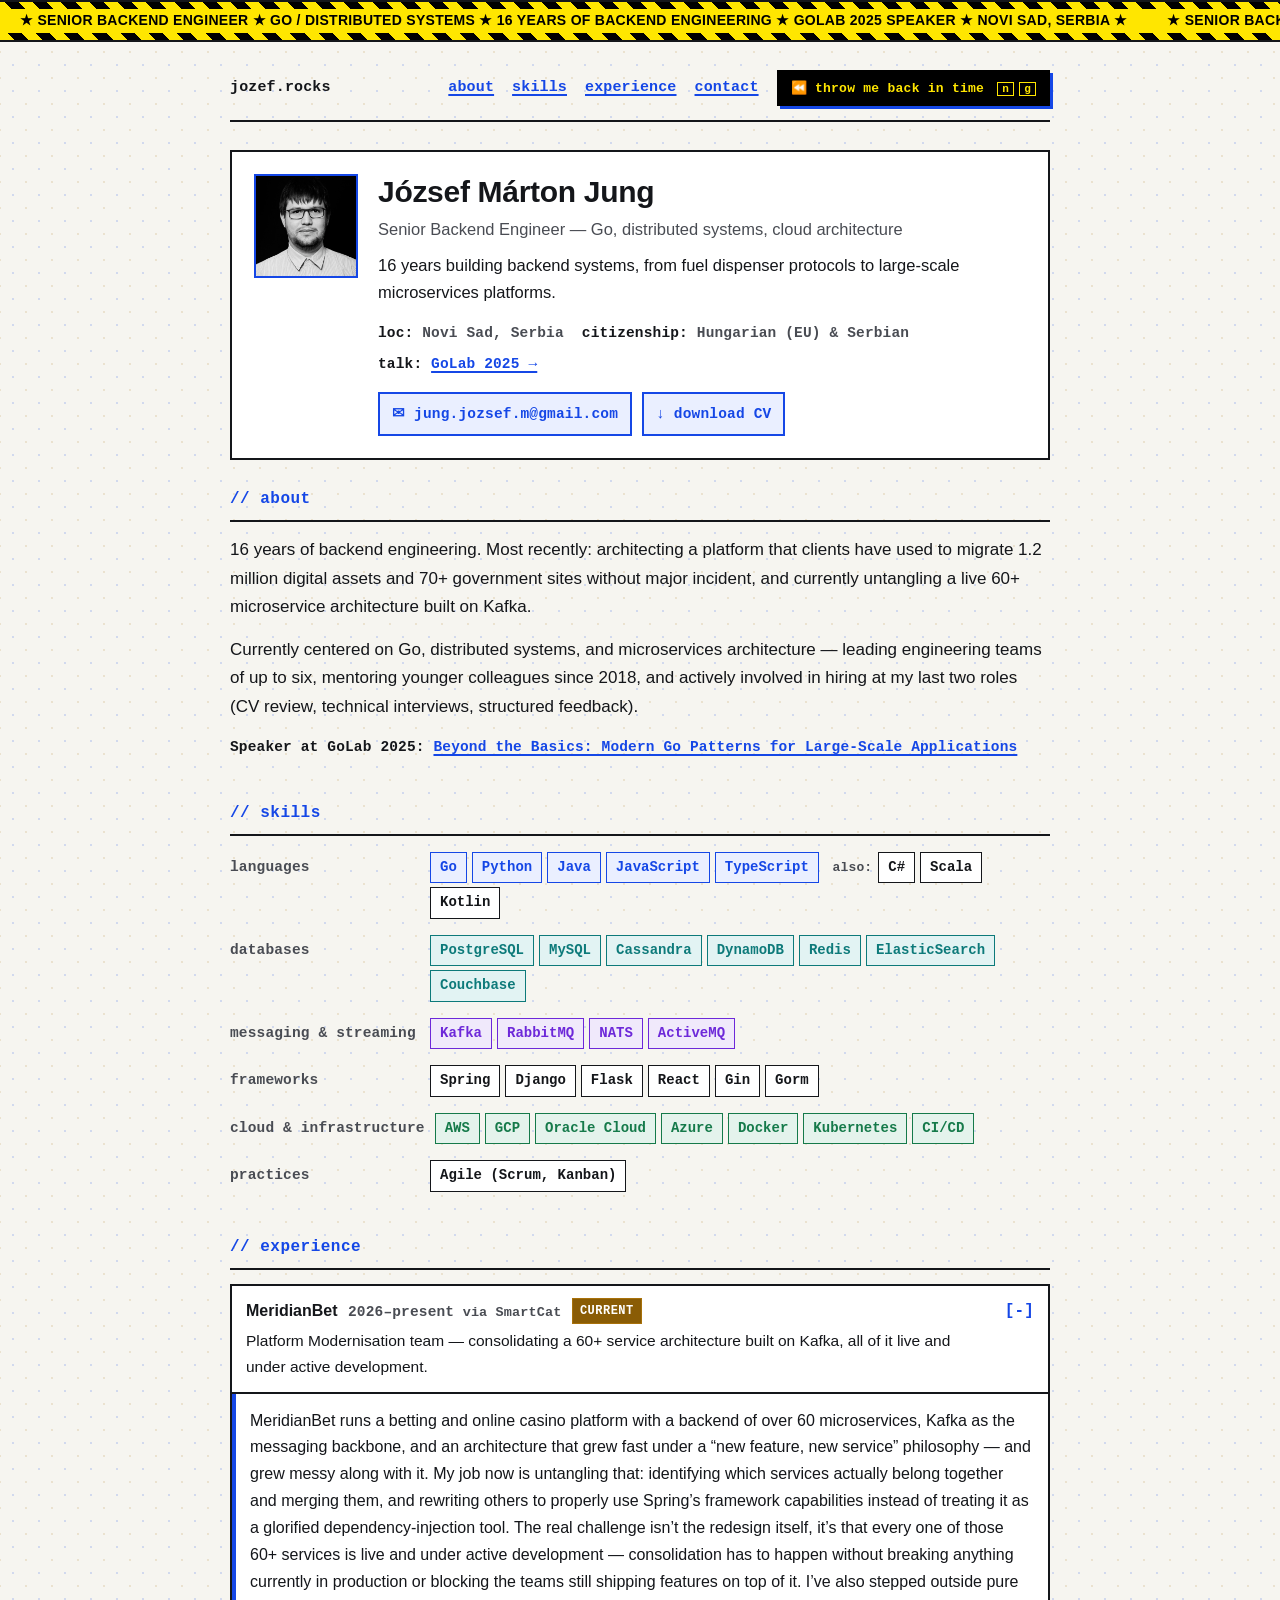
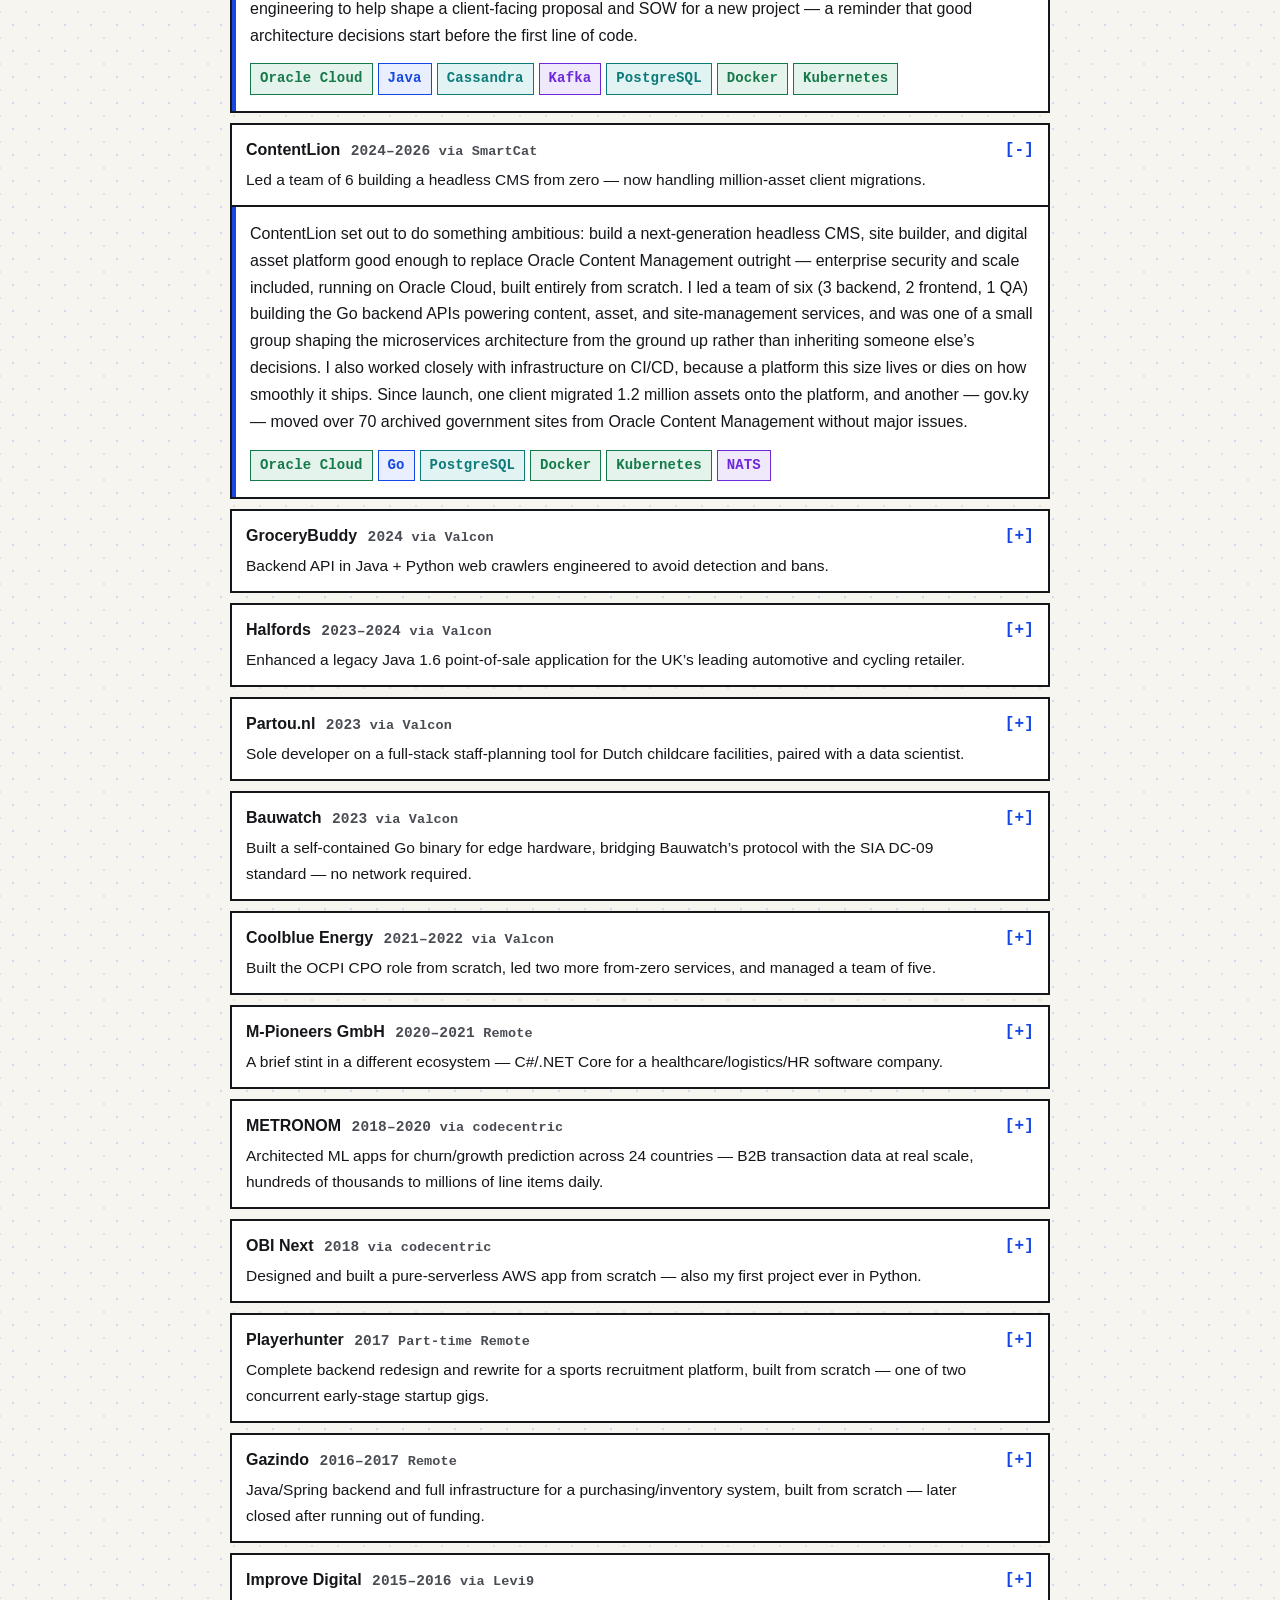
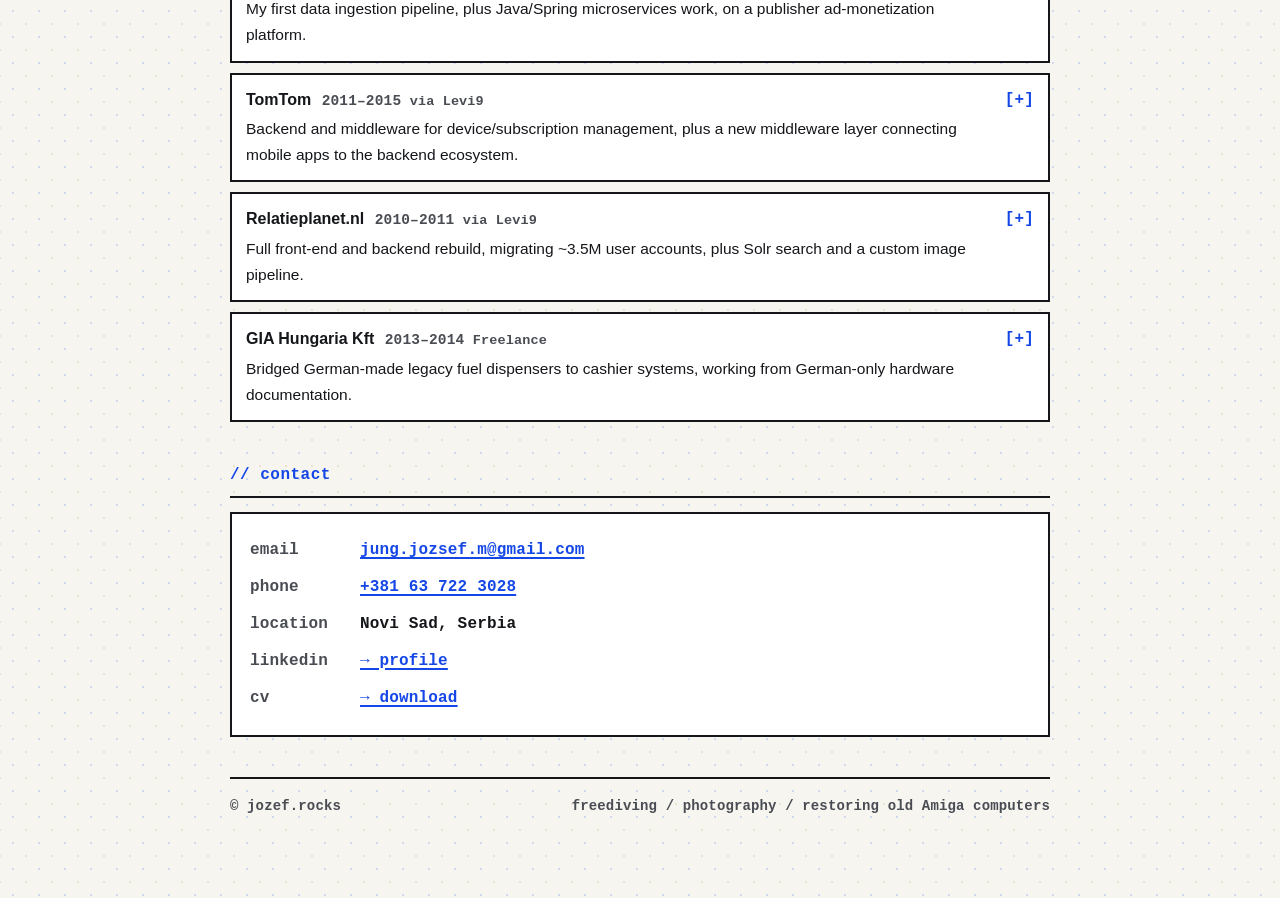
==== site/index.html @ a08da16f "Site rework" ====
<!DOCTYPE html>
<html lang="en">
<head>
<meta charset="UTF-8">
<meta name="viewport" content="width=device-width, initial-scale=1">

<title>József Márton Jung — Senior Backend Engineer (Go)</title>
<meta name="description" content="Senior backend engineer in Novi Sad, Serbia. 16 years building backend systems, from fuel dispenser protocols to large-scale microservices platforms — Go, distributed systems, cloud architecture.">
<link rel="canonical" href="https://jozef.rocks/">
<meta name="author" content="József Márton Jung">

<meta property="og:type" content="profile">
<meta property="og:url" content="https://jozef.rocks/">
<meta property="og:title" content="József Márton Jung — Senior Backend Engineer (Go)">
<meta property="og:description" content="16 years building backend systems, from fuel dispenser protocols to large-scale microservices platforms — Go, distributed systems, cloud architecture.">
<meta property="og:image" content="https://jozef.rocks/assets/headshot.jpg">
<meta property="og:image:alt" content="József Márton Jung">
<meta property="profile:first_name" content="József">
<meta property="profile:last_name" content="Jung">

<meta name="twitter:card" content="summary">
<meta name="twitter:title" content="József Márton Jung — Senior Backend Engineer (Go)">
<meta name="twitter:description" content="16 years building backend systems, from fuel dispenser protocols to large-scale microservices platforms — Go, distributed systems, cloud architecture.">
<meta name="twitter:image" content="https://jozef.rocks/assets/headshot.jpg">

<link rel="icon" href="assets/favicon.ico" sizes="any">
<link rel="stylesheet" href="styles.css">

<!-- Person structured data. TODO: add "sameAs": ["<real LinkedIn URL>"] once the URL is final. -->
<script type="application/ld+json">
{
  "@context": "https://schema.org",
  "@type": "Person",
  "name": "József Márton Jung",
  "alternateName": "Jožef Marton Jung",
  "jobTitle": "Senior Backend Engineer",
  "url": "https://jozef.rocks/",
  "image": "https://jozef.rocks/assets/headshot.jpg",
  "email": "mailto:jung.jozsef.m@gmail.com",
  "telephone": "+381637223028",
  "address": {
    "@type": "PostalAddress",
    "addressLocality": "Novi Sad",
    "addressCountry": "RS"
  },
  "knowsAbout": [
    "Go",
    "Distributed systems",
    "Microservices architecture",
    "Backend engineering",
    "Apache Kafka",
    "Kubernetes"
  ]
}
</script>

<!-- Applied before first paint so a returning bold-mode visitor never sees a flash of normal mode. -->
<script>try{if(localStorage.getItem('jozefrocks-mode')==='bold'){document.documentElement.classList.add('bold');}}catch(e){}</script>
</head>
<body>

<!-- Signature element: full-width, very top of the page. Decorative — the facts it shows
     all appear as real content further down, so it is hidden from assistive tech. -->
<div class="marquee-bar" aria-hidden="true">
  <div class="marquee-band"></div>
  <div class="marquee-track">
    <span>★ SENIOR BACKEND ENGINEER ★ GO / DISTRIBUTED SYSTEMS ★ 16 YEARS OF BACKEND ENGINEERING ★ GOLAB 2025 SPEAKER ★ NOVI SAD, SERBIA ★</span>
    <span>★ SENIOR BACKEND ENGINEER ★ GO / DISTRIBUTED SYSTEMS ★ 16 YEARS OF BACKEND ENGINEERING ★ GOLAB 2025 SPEAKER ★ NOVI SAD, SERBIA ★</span>
  </div>
</div>

<div class="wrap">

  <div class="topbar mono">
    <div class="brand">jozef.rocks</div>
    <nav aria-label="Sections">
      <a href="#about">about</a>
      <a href="#skills">skills</a>
      <a href="#experience">experience</a>
      <a href="#contact">contact</a>
      <button type="button" class="mode-toggle mono" id="mode-toggle" aria-pressed="false">
        <span class="to-bold">⏪ throw me back in time <kbd>n</kbd><kbd>g</kbd></span>
        <span class="to-normal">bring me back, plz 🙏</span>
      </button>
    </nav>
  </div>

  <header class="hero">
    <img class="avatar" src="assets/headshot.jpg" width="384" height="384" alt="József Márton Jung">
    <div class="hero-text">
      <h1>József Márton Jung</h1>
      <p class="tagline">Senior Backend Engineer — Go, distributed systems, cloud architecture</p>
      <p class="oneliner">16 years building backend systems, from fuel dispenser protocols to large-scale microservices platforms.</p>
      <div class="meta mono">
        <span><strong>loc:</strong> Novi Sad, Serbia</span>
        <span><strong>citizenship:</strong> Hungarian (EU) &amp; Serbian</span>
        <span><strong>talk:</strong> <a href="https://golab.io/talks/beyond-basics-modern-go-patterns-for-large-scale-applications" rel="noopener">GoLab 2025 →</a></span>
      </div>
      <div class="cta mono">
        <a class="btn" href="mailto:jung.jozsef.m@gmail.com">✉ jung.jozsef.m@gmail.com</a>
        <a class="btn" href="https://link.to/my-cv" rel="noopener">↓ download CV</a>
      </div>
    </div>
  </header>

  <hr class="rainbow">

  <section id="about">
    <h2 class="marker mono">// about</h2>
    <div class="panel">
      <p>16 years of backend engineering. Most recently: architecting a platform that clients have used to migrate 1.2 million digital assets and 70+ government sites without major incident, and currently untangling a live 60+ microservice architecture built on Kafka.</p>
      <p>Currently centered on Go, distributed systems, and microservices architecture — leading engineering teams of up to six, mentoring younger colleagues since 2018, and actively involved in hiring at my last two roles (CV review, technical interviews, structured feedback).</p>
      <p class="talk mono">Speaker at GoLab 2025: <a href="https://golab.io/talks/beyond-basics-modern-go-patterns-for-large-scale-applications" rel="noopener">Beyond the Basics: Modern Go Patterns for Large-Scale Applications</a></p>
    </div>
  </section>

  <section id="skills">
    <h2 class="marker mono">// skills</h2>
    <div class="panel panel-yellow">
      <div class="skill-group">
        <span class="label mono">Languages</span>
        <span class="tags">
          <span class="tag t-lang">Go</span><span class="tag t-lang">Python</span><span class="tag t-lang">Java</span><span class="tag t-lang">JavaScript</span><span class="tag t-lang">TypeScript</span>
          <span class="also mono">also:</span><span class="tag">C#</span><span class="tag">Scala</span><span class="tag">Kotlin</span>
        </span>
      </div>
      <div class="skill-group">
        <span class="label mono">Databases</span>
        <span class="tags">
          <span class="tag t-db">PostgreSQL</span><span class="tag t-db">MySQL</span><span class="tag t-db">Cassandra</span><span class="tag t-db">DynamoDB</span><span class="tag t-db">Redis</span><span class="tag t-db">ElasticSearch</span><span class="tag t-db">Couchbase</span>
        </span>
      </div>
      <div class="skill-group">
        <span class="label mono">Messaging &amp; Streaming</span>
        <span class="tags">
          <span class="tag t-msg">Kafka</span><span class="tag t-msg">RabbitMQ</span><span class="tag t-msg">NATS</span><span class="tag t-msg">ActiveMQ</span>
        </span>
      </div>
      <div class="skill-group">
        <span class="label mono">Frameworks</span>
        <span class="tags">
          <span class="tag">Spring</span><span class="tag">Django</span><span class="tag">Flask</span><span class="tag">React</span><span class="tag">Gin</span><span class="tag">Gorm</span>
        </span>
      </div>
      <div class="skill-group">
        <span class="label mono">Cloud &amp; Infrastructure</span>
        <span class="tags">
          <span class="tag t-cloud">AWS</span><span class="tag t-cloud">GCP</span><span class="tag t-cloud">Oracle Cloud</span><span class="tag t-cloud">Azure</span><span class="tag t-cloud">Docker</span><span class="tag t-cloud">Kubernetes</span><span class="tag t-cloud">CI/CD</span>
        </span>
      </div>
      <div class="skill-group">
        <span class="label mono">Practices</span>
        <span class="tags">
          <span class="tag">Agile (Scrum, Kanban)</span>
        </span>
      </div>
    </div>
  </section>

  <hr class="rainbow">

  <section id="experience">
    <h2 class="marker mono">// experience</h2>

    <details class="job" open>
      <summary>
        <span class="job-head">
          <span class="job-title">MeridianBet <span class="dates mono">2026–present</span> <span class="via mono">via SmartCat</span> <span class="badge-current mono">CURRENT</span></span>
          <span class="gist">Platform Modernisation team — consolidating a 60+ service architecture built on Kafka, all of it live and under active development.</span>
        </span>
        <span class="toggle mono" aria-hidden="true"></span>
      </summary>
      <div class="exp-body">
        <p>MeridianBet runs a betting and online casino platform with a backend of over 60 microservices, Kafka as the messaging backbone, and an architecture that grew fast under a “new feature, new service” philosophy — and grew messy along with it. My job now is untangling that: identifying which services actually belong together and merging them, and rewriting others to properly use Spring’s framework capabilities instead of treating it as a glorified dependency-injection tool. The real challenge isn’t the redesign itself, it’s that every one of those 60+ services is live and under active development — consolidation has to happen without breaking anything currently in production or blocking the teams still shipping features on top of it. I’ve also stepped outside pure engineering to help shape a client-facing proposal and SOW for a new project — a reminder that good architecture decisions start before the first line of code.</p>
        <div class="tech mono"><span class="tag t-cloud">Oracle Cloud</span><span class="tag t-lang">Java</span><span class="tag t-db">Cassandra</span><span class="tag t-msg">Kafka</span><span class="tag t-db">PostgreSQL</span><span class="tag t-cloud">Docker</span><span class="tag t-cloud">Kubernetes</span></div>
      </div>
    </details>

    <details class="job" open>
      <summary>
        <span class="job-head">
          <span class="job-title">ContentLion <span class="dates mono">2024–2026</span> <span class="via mono">via SmartCat</span></span>
          <span class="gist">Led a team of 6 building a headless CMS from zero — now handling million-asset client migrations.</span>
        </span>
        <span class="toggle mono" aria-hidden="true"></span>
      </summary>
      <div class="exp-body">
        <p>ContentLion set out to do something ambitious: build a next-generation headless CMS, site builder, and digital asset platform good enough to replace Oracle Content Management outright — enterprise security and scale included, running on Oracle Cloud, built entirely from scratch. I led a team of six (3 backend, 2 frontend, 1 QA) building the Go backend APIs powering content, asset, and site-management services, and was one of a small group shaping the microservices architecture from the ground up rather than inheriting someone else’s decisions. I also worked closely with infrastructure on CI/CD, because a platform this size lives or dies on how smoothly it ships. Since launch, one client migrated 1.2 million assets onto the platform, and another — gov.ky — moved over 70 archived government sites from Oracle Content Management without major issues.</p>
        <div class="tech mono"><span class="tag t-cloud">Oracle Cloud</span><span class="tag t-lang">Go</span><span class="tag t-db">PostgreSQL</span><span class="tag t-cloud">Docker</span><span class="tag t-cloud">Kubernetes</span><span class="tag t-msg">NATS</span></div>
      </div>
    </details>

    <details class="job">
      <summary>
        <span class="job-head">
          <span class="job-title">GroceryBuddy <span class="dates mono">2024</span> <span class="via mono">via Valcon</span></span>
          <span class="gist">Backend API in Java + Python web crawlers engineered to avoid detection and bans.</span>
        </span>
        <span class="toggle mono" aria-hidden="true"></span>
      </summary>
      <div class="exp-body">
        <p>Grocery Buddy helps shoppers find the best deal across stores — which sounds simple until you need accurate, current prices from a dozen different sources, most of which would rather you didn’t scrape them. I built the Java backend API powering the core app, and wrote the Python crawlers that kept product data fresh — the real challenge was making them convincing enough, in request patterns, headers, and timing, to keep operating without getting banned by the sites they pulled from.</p>
        <div class="tech mono"><span class="tag t-cloud">AWS</span><span class="tag t-lang">Java</span><span class="tag t-lang">Python</span><span class="tag">Airflow</span><span class="tag t-db">ElasticSearch</span><span class="tag t-db">Redis</span><span class="tag t-db">MySQL</span><span class="tag t-db">Couchbase</span><span class="tag t-cloud">Docker</span><span class="tag t-cloud">ECS</span></div>
      </div>
    </details>

    <details class="job">
      <summary>
        <span class="job-head">
          <span class="job-title">Halfords <span class="dates mono">2023–2024</span> <span class="via mono">via Valcon</span></span>
          <span class="gist">Enhanced a legacy Java 1.6 point-of-sale application for the UK’s leading automotive and cycling retailer.</span>
        </span>
        <span class="toggle mono" aria-hidden="true"></span>
      </summary>
      <div class="exp-body">
        <p>Halfords runs the full journey from “I need new brake pads” to “installed and done” through one point-of-sale system, and my work was making that journey smoother end to end — from order placement through to parts installation, inside a legacy codebase still running on Java 1.6. Not the most modern stack to work in, but a good reminder that reliability at real retail scale matters more than chasing the latest version.</p>
        <div class="tech mono"><span class="tag t-cloud">AWS</span><span class="tag t-lang">Java</span><span class="tag">Spring</span><span class="tag t-db">MySQL</span><span class="tag t-cloud">Docker</span><span class="tag t-cloud">ECS</span><span class="tag t-cloud">AWS CodePipeline</span></div>
      </div>
    </details>

    <details class="job">
      <summary>
        <span class="job-head">
          <span class="job-title">Partou.nl <span class="dates mono">2023</span> <span class="via mono">via Valcon</span></span>
          <span class="gist">Sole developer on a full-stack staff-planning tool for Dutch childcare facilities, paired with a data scientist.</span>
        </span>
        <span class="toggle mono" aria-hidden="true"></span>
      </summary>
      <div class="exp-body">
        <p>Partou, the largest childcare organisation in the Netherlands, needed to schedule children and staff across facilities more intelligently — a genuinely tricky planning problem with real people on the other end of it. I was the sole developer on the full-stack application: the React/TypeScript interface and the Python planning API behind it, working alongside a data scientist who supplied the underlying data. Along the way I also helped the data science team tighten up their coding standards.</p>
        <div class="tech mono"><span class="tag t-cloud">Azure</span><span class="tag t-lang">Python</span><span class="tag t-lang">JavaScript</span><span class="tag t-lang">TypeScript</span><span class="tag">React</span><span class="tag t-cloud">Docker</span><span class="tag t-cloud">Docker Compose</span></div>
      </div>
    </details>

    <details class="job">
      <summary>
        <span class="job-head">
          <span class="job-title">Bauwatch <span class="dates mono">2023</span> <span class="via mono">via Valcon</span></span>
          <span class="gist">Built a self-contained Go binary for edge hardware, bridging Bauwatch’s protocol with the SIA DC-09 standard — no network required.</span>
        </span>
        <span class="toggle mono" aria-hidden="true"></span>
      </summary>
      <div class="exp-body">
        <p>Bauwatch keeps watch over construction sites, energy farms, and vacant properties — often with no power and no reliable connectivity on-site. I built a Go application from the ground up that translates between Bauwatch’s internal protocol and the SIA DC-09 industry standard, so customers with compliant security hardware could plug straight into Bauwatch’s system without custom integration work. The constraints shaped the whole approach: it had to run as a single self-contained binary on edge hardware, so every dependency needed real justification — size and speed mattered — and it had to keep working through offline periods with no network connection at all.</p>
        <div class="tech mono"><span class="tag t-lang">Go</span><span class="tag t-msg">RabbitMQ</span><span class="tag t-cloud">Docker</span><span class="tag t-cloud">Docker Compose</span></div>
      </div>
    </details>

    <details class="job">
      <summary>
        <span class="job-head">
          <span class="job-title">Coolblue Energy <span class="dates mono">2021–2022</span> <span class="via mono">via Valcon</span></span>
          <span class="gist">Built the OCPI CPO role from scratch, led two more from-zero services, and managed a team of five.</span>
        </span>
        <span class="toggle mono" aria-hidden="true"></span>
      </summary>
      <div class="exp-body">
        <p>Coolblue Energy (formerly Servicehouse) wanted to operate as a full charge point operator, which meant implementing the OCPI protocol’s CPO role from scratch — the eMSP side already existed by the time I joined the project. Beyond that, I built two more services from zero: internal tooling that tracked the entire fulfillment journey, from buying energy products to getting them installed at a customer’s site, and a centralized service for monitoring what was actually sellable, which I led. I also managed a team of five through all of it.</p>
        <div class="tech mono"><span class="tag t-cloud">AWS</span><span class="tag t-lang">Python</span><span class="tag">Django</span><span class="tag t-msg">RabbitMQ</span><span class="tag t-db">PostgreSQL</span><span class="tag t-cloud">Docker</span><span class="tag t-cloud">Docker Compose</span><span class="tag t-cloud">ECS</span></div>
      </div>
    </details>

    <details class="job">
      <summary>
        <span class="job-head">
          <span class="job-title">M-Pioneers GmbH <span class="dates mono">2020–2021</span> <span class="via mono">Remote</span></span>
          <span class="gist">A brief stint in a different ecosystem — C#/.NET Core for a healthcare/logistics/HR software company.</span>
        </span>
        <span class="toggle mono" aria-hidden="true"></span>
      </summary>
      <div class="exp-body">
        <p>M-Pioneers builds software across healthcare, logistics, and HR. A short engagement, but a genuinely different stack from most of my work: a C#/.NET Core backend with Entity Framework and SQL Server, tracking equipment and items issued to employees. Useful proof that I’m not tied to one ecosystem when a project calls for something else.</p>
        <div class="tech mono"><span class="tag t-lang">C#</span><span class="tag">.NET Core</span><span class="tag">Entity Framework</span><span class="tag t-db">SQL Server</span></div>
      </div>
    </details>

    <details class="job">
      <summary>
        <span class="job-head">
          <span class="job-title">METRONOM <span class="dates mono">2018–2020</span> <span class="via mono">via codecentric</span></span>
          <span class="gist">Architected ML apps for churn/growth prediction across 24 countries — B2B transaction data at real scale, hundreds of thousands to millions of line items daily.</span>
        </span>
        <span class="toggle mono" aria-hidden="true"></span>
      </summary>
      <div class="exp-body">
        <p>codecentric placed me as a consultant with METRONOM, METRO AG’s digital innovation arm, embedded in their Data Science team to support the data scientists on the software side. I architected and built, in Python on GCP, a machine learning application analyzing customer transaction data for churn, decline, and growth prediction, plus a second one suggesting product substitutes when an item was out of stock. I set up CI/CD for both, automated monthly prediction runs with Apache Airflow, wrote the test suites, kept documentation current, and worked with other teams to help them actually consume what the models produced. The pipeline ran across 24 countries where METRO sells, and the data itself was the real challenge: raw input came in as single-item lines on bills, each bill holding multiple items, and buyers were legal entities like hotels and restaurants rather than individual shoppers — with daily volume swinging, from memory, somewhere between hundreds of thousands and a few million line items depending on the country.</p>
        <div class="tech mono"><span class="tag t-cloud">GCP</span><span class="tag t-lang">Python</span><span class="tag">Airflow</span><span class="tag t-cloud">Kubernetes</span><span class="tag t-db">BigQuery</span><span class="tag t-cloud">Terraform</span><span class="tag t-cloud">Terragrunt</span></div>
      </div>
    </details>

    <details class="job">
      <summary>
        <span class="job-head">
          <span class="job-title">OBI Next <span class="dates mono">2018</span> <span class="via mono">via codecentric</span></span>
          <span class="gist">Designed and built a pure-serverless AWS app from scratch — also my first project ever in Python.</span>
        </span>
        <span class="toggle mono" aria-hidden="true"></span>
      </summary>
      <div class="exp-body">
        <p>Another codecentric consulting placement, this time with OBI Next, exploring digital touches for hardware store customers. I designed the high-level architecture together with the stakeholders, then built it from scratch in Python on a pure serverless AWS stack: an app that reads weather forecasts and notifies the right customers at the right moment — rain coming means it’s time to think about garden covers, not after the fact. I wrote the tests, documented the project, and integrated it into the broader OBI Next ecosystem. What made it memorable: this was my first time writing Python, and honestly every piece of the stack was new to me going in.</p>
        <div class="tech mono"><span class="tag t-cloud">AWS</span><span class="tag t-lang">Python</span><span class="tag t-cloud">Lambda</span><span class="tag t-cloud">Kinesis</span><span class="tag t-cloud">Firehose</span><span class="tag">Serverless framework</span></div>
      </div>
    </details>

    <details class="job">
      <summary>
        <span class="job-head">
          <span class="job-title">Playerhunter <span class="dates mono">2017</span> <span class="via mono">Part-time Remote</span></span>
          <span class="gist">Complete backend redesign and rewrite for a sports recruitment platform, built from scratch — one of two concurrent early-stage startup gigs.</span>
        </span>
        <span class="toggle mono" aria-hidden="true"></span>
      </summary>
      <div class="exp-body">
        <p>Playerhunter connects athletes, clubs, and agents. I specified, designed, and implemented a complete redesign and rewrite of the Java/Spring backend from scratch, and took charge of the Digital Ocean infrastructure underneath it — set up Jenkins CI for build automation, documented the API, and worked closely with the frontend team to get them integrated. This ran at the same time as the Gazindo engagement below, with the same core team and the same stack — proper early-stage startup work, juggling two greenfield builds in parallel, part-time. Playerhunter kept going beyond this engagement.</p>
        <div class="tech mono"><span class="tag t-cloud">Digital Ocean</span><span class="tag t-lang">Java</span><span class="tag">Spring</span><span class="tag t-db">PostgreSQL</span><span class="tag t-msg">RabbitMQ</span><span class="tag t-cloud">Jenkins</span></div>
      </div>
    </details>

    <details class="job">
      <summary>
        <span class="job-head">
          <span class="job-title">Gazindo <span class="dates mono">2016–2017</span> <span class="via mono">Remote</span></span>
          <span class="gist">Java/Spring backend and full infrastructure for a purchasing/inventory system, built from scratch — later closed after running out of funding.</span>
        </span>
        <span class="toggle mono" aria-hidden="true"></span>
      </summary>
      <div class="exp-body">
        <p>Gazindo aimed to run purchasing and inventory end to end — supply, ordering, accounting, stock — all in one solution. I built the Java/Spring backend from zero, specifying and implementing features as the product grew, and owned the complete Digital Ocean infrastructure, including the web frontend. I set up Jenkins CI to automate build and deployment across the backend, web frontend, and Android app, documented the API, helped with web and Android integration, and built an internal Kotlin application for managing backend data — all working alongside the same team building Playerhunter at the same time. Gazindo eventually ran out of funding and shut down, the kind of outcome that comes with early-stage startup work.</p>
        <div class="tech mono"><span class="tag t-cloud">Digital Ocean</span><span class="tag t-lang">Java</span><span class="tag">Spring</span><span class="tag t-db">PostgreSQL</span><span class="tag t-msg">RabbitMQ</span><span class="tag t-cloud">Jenkins</span><span class="tag t-lang">Kotlin</span></div>
      </div>
    </details>

    <details class="job">
      <summary>
        <span class="job-head">
          <span class="job-title">Improve Digital <span class="dates mono">2015–2016</span> <span class="via mono">via Levi9</span></span>
          <span class="gist">My first data ingestion pipeline, plus Java/Spring microservices work, on a publisher ad-monetization platform.</span>
        </span>
        <span class="toggle mono" aria-hidden="true"></span>
      </summary>
      <div class="exp-body">
        <p>Improve Digital’s 360 Platform helps publishers automate and improve monetization of advertising and audience across every screen, format, and sales channel — public and private alike. I built a report delivery pipeline on Hadoop using Python, Hive, Impala, Sqoop, and Oozie — my first real hands-on work building a data ingestion pipeline. I also contributed to Phoenix, a set of Java/Spring microservices extending the 360 Platform’s backend, and built and maintained three core applications: Data Ingest, which batch-processed bidding data; Third Party Integration, syncing the backend with partners like AppNexus; and Reports, which generated and uploaded reports to Amazon S3.</p>
        <div class="tech mono"><span class="tag t-lang">Java</span><span class="tag">Spring</span><span class="tag t-db">PostgreSQL</span><span class="tag">Hadoop</span><span class="tag t-lang">Python</span><span class="tag">Hive</span><span class="tag">Impala</span><span class="tag">Sqoop</span><span class="tag">Oozie</span><span class="tag t-cloud">AWS S3</span></div>
      </div>
    </details>

    <details class="job">
      <summary>
        <span class="job-head">
          <span class="job-title">TomTom <span class="dates mono">2011–2015</span> <span class="via mono">via Levi9</span></span>
          <span class="gist">Backend and middleware for device/subscription management, plus a new middleware layer connecting mobile apps to the backend ecosystem.</span>
        </span>
        <span class="toggle mono" aria-hidden="true"></span>
      </summary>
      <div class="exp-body">
        <p>TomTom was a leading name in navigation — in-car and personal devices, in-dash infotainment, fleet management, maps, and real-time services like TomTom HD Traffic. I sustained Java backend applications handling device and user management, subscription rights, and promotions, and built a new middleware application that became the single point of contact between TomTom’s mobile apps and the rest of the backend — everything exposed as REST or XML web services. One feature I’m particularly proud of: extending the subscription system to automatically notify a third-party system about refunded shippable items, turning what had been manual busywork into something automatic. I also worked on Java/Scala middleware sitting between devices, device-support apps, and backend systems, and beyond feature work, handled production issues, wrote unit/integration tests, monitored code quality with SonarQube, set up Jenkins CI for build and release automation, and built internal tools in PHP and JavaScript.</p>
        <div class="tech mono"><span class="tag t-lang">Java</span><span class="tag t-lang">Scala</span><span class="tag">Spring</span><span class="tag t-db">MySQL</span><span class="tag t-msg">ActiveMQ</span><span class="tag t-cloud">Jenkins</span><span class="tag t-cloud">SonarQube</span><span class="tag t-lang">PHP</span><span class="tag t-lang">JavaScript</span></div>
      </div>
    </details>

    <details class="job">
      <summary>
        <span class="job-head">
          <span class="job-title">Relatieplanet.nl <span class="dates mono">2010–2011</span> <span class="via mono">via Levi9</span></span>
          <span class="gist">Full front-end and backend rebuild, migrating ~3.5M user accounts, plus Solr search and a custom image pipeline.</span>
        </span>
        <span class="toggle mono" aria-hidden="true"></span>
      </summary>
      <div class="exp-body">
        <p>Relatieplanet was, at the time, the biggest and most-visited paid dating site in the Netherlands, also covering Dutch-speaking Belgium. I helped rebuild the front end from ASP/VB to JSP/JSTL and overhaul the backend, migrating roughly 3.5 million live user accounts in the process without breaking the site under its users. I also implemented content search using Solr and built an image manipulation library on Java 2D to convert and transform user-uploaded images, alongside the usual stream of bug fixes and unit tests.</p>
        <div class="tech mono"><span class="tag t-lang">Java</span><span class="tag">JSP/JSTL</span><span class="tag">Spring</span><span class="tag t-db">MySQL</span><span class="tag t-cloud">Jenkins</span><span class="tag t-db">Solr</span><span class="tag">Java 2D</span></div>
      </div>
    </details>

    <details class="job">
      <summary>
        <span class="job-head">
          <span class="job-title">GIA Hungaria Kft <span class="dates mono">2013–2014</span> <span class="via mono">Freelance</span></span>
          <span class="gist">Bridged German-made legacy fuel dispensers to cashier systems, working from German-only hardware documentation.</span>
        </span>
        <span class="toggle mono" aria-hidden="true"></span>
      </summary>
      <div class="exp-body">
        <p>The backstory here is half the story: MOL, Hungary’s state-owned oil company, modernized its fuel dispensers and sold off the old hardware, and smaller independent gas station owners snapped up the used dispensers — but had no way to connect them to modern cashier systems. That’s the gap this project filled. The dispensers themselves were German-made, so the only documentation available was in German, which was its own small challenge before any code got written. I designed and built a Java application, installed on a PC wired to the dispenser hardware, that bridges the fuel dispenser and the cashier system — talking to the dispenser over serial port using the RXTX library, and to the cashier system through server sockets. I added HTTP-based log access and maintenance via Restlet, persisted dispenser controller state in an H2 database, and built a dispenser emulator with Com0Com and RealTerm so the whole thing could be tested without needing real hardware on hand. Wrapped it up with a full user manual for the client.</p>
        <div class="tech mono"><span class="tag t-lang">Java</span><span class="tag t-db">H2 database</span><span class="tag">RXTX</span><span class="tag">Restlet</span></div>
      </div>
    </details>

  </section>

  <hr class="rainbow">

  <section id="contact">
    <h2 class="marker mono">// contact</h2>
    <dl class="contact-box mono">
      <div class="contact-row"><dt>email</dt><dd><a href="mailto:jung.jozsef.m@gmail.com">jung.jozsef.m@gmail.com</a></dd></div>
      <div class="contact-row"><dt>phone</dt><dd><a href="tel:+381637223028">+381 63 722 3028</a></dd></div>
      <div class="contact-row"><dt>location</dt><dd>Novi Sad, Serbia</dd></div>
      <div class="contact-row"><dt>linkedin</dt><dd><a href="https://link.to/my-linkedin" rel="noopener">→ profile</a></dd></div>
      <div class="contact-row"><dt>cv</dt><dd><a href="https://link.to/my-cv" rel="noopener">→ download</a></dd></div>
    </dl>
  </section>

  <footer class="mono">
    <span>© jozef.rocks</span>
    <span>freediving / photography / restoring old Amiga computers</span>
  </footer>

</div>

<script src="script.js" defer></script>
</body>
</html>
---- site/styles.css ----
/* =========================================================================
   jozef.rocks — one stylesheet, two visual modes.

   Normal mode (default)  : flat, bordered, calm. Rules below.
   Bold / time-travel mode: everything under the `html.bold` scope at the end.

   The two modes share one DOM. Nothing here changes text content — only
   presentation and purely decorative elements (marquee stripes, rainbow rules).
   ========================================================================= */

:root{
  /* base */
  --bg:            #f6f5f0;
  --ink:           #14161a;
  --muted:         #494c53;
  --line:          #14161a;
  --card:          #ffffff;
  --accent:        #1547e6;   /* the one committed accent */
  --accent-ink:    #ffffff;

  /* functional tag categories — same tag, same colour, everywhere on the site */
  --lang:          #1547e6;  --lang-tint:  #eaefff;   /* languages   */
  --db:            #0d7a7a;  --db-tint:    #e2f3f3;   /* databases   */
  --msg:           #6d28d9;  --msg-tint:   #f0e9fb;   /* messaging   */
  --cloud:         #157a4a;  --cloud-tint: #e4f3ec;   /* cloud/infra */

  /* amber: CURRENT badge only, never a category colour.
     --amber is the spec hue (border); --amber-fill is a darkened shade of it so
     white badge text clears WCAG AA — #a8710a cannot do that with any text colour. */
  --amber:         #a8710a;
  --amber-fill:    #8a5c05;

  --marquee-yellow:#ffe600;
}

*{ box-sizing:border-box; }

html,body{ margin:0; padding:0; }

body{
  background-color:var(--bg);
  /* subtle two-colour dot texture (blue + amber), offset grid */
  background-image:
    radial-gradient(rgba(21,71,230,0.16) 1.2px, transparent 1.2px),
    radial-gradient(rgba(168,113,10,0.14) 1.2px, transparent 1.2px);
  background-size: 26px 26px, 26px 26px;
  background-position: 0 0, 13px 13px;
  color:var(--ink);
  font-family: -apple-system, BlinkMacSystemFont, "Segoe UI", Roboto, Helvetica, Arial, sans-serif;
  font-size:17px;
  line-height:1.68;
  -webkit-font-smoothing:antialiased;
}

/* Monospace is structural here, not decorative: bold, near body size. */
.mono{
  font-family: "SF Mono", "JetBrains Mono", "Roboto Mono", Menlo, Consolas, "Courier New", monospace;
  font-weight:700;
  letter-spacing:0.01em;
}

a{
  color:var(--accent);
  font-weight:600;
  text-decoration:underline;
  text-decoration-thickness:1.5px;
  text-underline-offset:3px;
}
a:hover{ background:var(--accent); color:var(--accent-ink); text-decoration:none; }
a:focus-visible,
button:focus-visible,
summary:focus-visible{ outline:3px solid var(--accent); outline-offset:2px; }

.wrap{ max-width:860px; margin:0 auto; padding:28px 20px 80px; }

section{ margin-bottom:40px; }

/* -------------------------------------------------------------------------
   Signature element: the marquee. Full-width, very top of the page.
   Hazard stripes fill the bar; a static yellow band sits centred; the text
   scrolls seamlessly (track is 2 identical spans, translated -50%).
   ------------------------------------------------------------------------- */
.marquee-bar{
  position:relative;
  height:42px;
  display:flex;
  align-items:center;
  overflow:hidden;
  background:repeating-linear-gradient(45deg,
    var(--marquee-yellow), var(--marquee-yellow) 10px, #000 10px, #000 20px);
  border-top:2px solid var(--line);
  border-bottom:2px solid var(--line);
}
.marquee-band{
  position:absolute;
  left:0; right:0; top:50%;
  transform:translateY(-50%);
  height:24px;
  background:var(--marquee-yellow);
  z-index:1;
}
.marquee-track{
  position:relative;
  z-index:2;
  display:flex;
  width:max-content;
  animation:marquee-scroll 26s linear infinite;
}
.marquee-track span{
  white-space:nowrap;
  padding:0 20px;
  color:#000;
  font-size:14px;
  font-weight:700;
  letter-spacing:0.02em;
}
@keyframes marquee-scroll{
  from{ transform:translateX(0); }
  to  { transform:translateX(-50%); }
}
@media (prefers-reduced-motion: reduce){
  .marquee-track{ animation:none; }
}

/* Decorative divider — bold mode only. */
hr.rainbow{ display:none; }

/* -------------------------------------------------------------------------
   Top bar / nav
   ------------------------------------------------------------------------- */
.topbar{
  display:flex;
  justify-content:space-between;
  align-items:center;
  gap:10px;
  padding-bottom:14px;
  margin-bottom:28px;
  border-bottom:2px solid var(--line);
  font-size:15px;
}
.topbar nav{ display:flex; flex-wrap:wrap; align-items:center; gap:8px 18px; }
.topbar nav a{ font-weight:700; }

.mode-toggle{
  display:inline-block;
  background:#000;
  color:var(--marquee-yellow);
  border:2px solid #000;
  box-shadow:3px 3px 0 var(--accent);
  font-family:inherit;
  font-size:13px;
  font-weight:700;
  letter-spacing:0.02em;
  padding:8px 12px;
  cursor:pointer;
}
.mode-toggle:hover{ background:var(--marquee-yellow); color:#000; }
.mode-toggle kbd{
  display:inline-block;
  border:1px solid currentColor;
  padding:0 4px;
  margin-left:5px;
  font-size:11px;
  font-family:inherit;
}
.mode-toggle .to-normal{ display:none; }

/* -------------------------------------------------------------------------
   Hero
   ------------------------------------------------------------------------- */
.hero{
  display:grid;
  grid-template-columns:104px 1fr;
  gap:20px;
  border:2px solid var(--line);
  background:var(--card);
  padding:22px;
  margin-bottom:26px;
}
.avatar{
  display:block;
  width:104px;
  height:104px;
  border:2px solid var(--accent);
  object-fit:cover;
}
.hero h1{ margin:0 0 6px; font-size:30px; line-height:1.2; letter-spacing:-0.01em; }
.hero .tagline{ margin:0 0 8px; color:var(--muted); font-size:16.5px; }
.hero .oneliner{ margin:0 0 14px; font-size:16.5px; }
.hero .meta{
  display:flex; flex-wrap:wrap; gap:6px 18px;
  font-size:14.5px; color:var(--muted);
}
.hero .meta strong{ color:var(--ink); }
.cta{ display:flex; flex-wrap:wrap; gap:10px; margin-top:16px; }
.btn{
  display:inline-block;
  border:2px solid var(--accent);
  background:var(--lang-tint);
  color:var(--accent);
  padding:8px 12px;
  font-size:14.5px;
  text-decoration:none;
}
.btn:hover{ background:var(--accent); color:var(--accent-ink); }

/* -------------------------------------------------------------------------
   Section markers
   ------------------------------------------------------------------------- */
.marker{
  font-size:16px;
  font-weight:700;
  letter-spacing:0.03em;
  color:var(--accent);
  margin:0 0 14px;
  padding-bottom:7px;
  border-bottom:2px solid var(--line);
}

/* Content wrapper. Transparent in normal mode; a beveled panel in bold mode. */
.panel{ margin:0; }
.panel p{ margin:0 0 14px; }
.panel p:last-child{ margin-bottom:0; }
.talk{ font-size:14.5px; }

/* -------------------------------------------------------------------------
   Skills
   ------------------------------------------------------------------------- */
.skill-group{
  display:flex;
  flex-wrap:wrap;
  gap:4px 10px;
  align-items:baseline;
  margin-bottom:12px;
}
.skill-group .label{
  flex:0 0 auto;
  min-width:190px;
  font-size:14.5px;
  color:var(--muted);
  text-transform:lowercase;
}
.skill-group .tags{ flex:1 1 300px; }
.skill-group .also{
  font-size:13px;
  color:var(--muted);
  margin:0 6px 0 4px;
}

.tag{
  display:inline-block;
  border:1.5px solid var(--line);
  background:var(--card);
  padding:3px 9px;
  margin:2px 5px 2px 0;
  font-family:"SF Mono", "JetBrains Mono", "Roboto Mono", Menlo, Consolas, "Courier New", monospace;
  font-size:14px;
  font-weight:700;
}
.tag.t-lang { border-color:var(--lang);  color:var(--lang);  background:var(--lang-tint); }
.tag.t-db   { border-color:var(--db);    color:var(--db);    background:var(--db-tint); }
.tag.t-msg  { border-color:var(--msg);   color:var(--msg);   background:var(--msg-tint); }
.tag.t-cloud{ border-color:var(--cloud); color:var(--cloud); background:var(--cloud-tint); }

/* -------------------------------------------------------------------------
   Experience — native details/summary, no JS
   ------------------------------------------------------------------------- */
.job{
  border:2px solid var(--line);
  background:var(--card);
  margin-bottom:10px;
}
.job summary{
  list-style:none;
  cursor:pointer;
  display:flex;
  justify-content:space-between;
  align-items:flex-start;
  gap:12px;
  padding:12px 14px;
}
.job summary::-webkit-details-marker{ display:none; }
.job-head{ display:block; }
.job-title{
  display:block;
  font-size:16px;
  font-weight:700;
}
.job-title .dates{ font-size:14.5px; color:var(--muted); margin-left:6px; }
.job-title .via{ font-size:13.5px; color:var(--muted); margin-left:4px; }
.gist{
  display:block;
  margin-top:3px;
  font-size:15.5px;
  font-weight:400;
  color:var(--ink);
}
.badge-current{
  display:inline-block;
  vertical-align:2px;
  margin-left:6px;
  padding:2px 7px;
  border:1.5px solid var(--amber);
  background:var(--amber-fill);
  color:#fff;
  font-size:12px;
  letter-spacing:0.04em;
}
/* [+] / [-] cue is CSS-generated, so it can never be out of sync with state. */
.toggle{
  flex:0 0 auto;
  color:var(--accent);
  font-size:16px;
}
.toggle::after{ content:"[+]"; }
.job[open] .toggle::after{ content:"[-]"; }
.job[open] summary{ border-bottom:2px solid var(--line); }

.exp-body{
  padding:14px;
  border-left:4px solid var(--accent);
}
.exp-body p{ margin:0 0 12px; font-size:16px; }
.exp-body .tech{ font-size:14px; }

/* -------------------------------------------------------------------------
   Contact
   ------------------------------------------------------------------------- */
.contact-box{
  margin:0;
  border:2px solid var(--line);
  background:var(--card);
  padding:18px;
  font-size:16px;
}
.contact-row{ display:flex; gap:10px; padding:5px 0; }
.contact-row dt{ flex:0 0 100px; color:var(--muted); }
.contact-row dd{ margin:0; }

footer{
  display:flex;
  justify-content:space-between;
  gap:8px;
  margin-top:40px;
  padding-top:16px;
  border-top:2px solid var(--line);
  font-size:14px;
  color:var(--muted);
}

/* -------------------------------------------------------------------------
   Responsive (normal mode)
   ------------------------------------------------------------------------- */
/* Stack early: between ~560 and ~700px the nav wraps to two lines and the brand
   ends up floating between them, so switch to the stacked layout before that. */
@media (max-width:700px){
  .skill-group .label{ min-width:0; flex:1 1 100%; }
  body{ font-size:16px; }
  .wrap{ padding:20px 14px 60px; }
  .topbar{ flex-direction:column; align-items:flex-start; }
  .mode-toggle{ margin-top:2px; }
  .hero{ grid-template-columns:72px 1fr; gap:14px; padding:16px; }
  .avatar{ width:72px; height:72px; }
  .hero h1{ font-size:23px; }
  .cta{ gap:8px; }
  .btn{ font-size:13.5px; }
  .contact-row{ flex-direction:column; gap:0; }
  .contact-row dt{ flex:none; }
  footer{ flex-direction:column; }
}

/* =========================================================================
   BOLD / TIME-TRAVEL MODE
   Same DOM, different skin. Everything below is scoped to html.bold.
   ========================================================================= */
html.bold{
  --yellow:  #ffe600;
  --magenta: #ff00c8;
  --cyan:    #00e5ff;
  --green:   #00d13a;
  --orange:  #ff7a00;
  --purple:  #7c1fd6;
  --blue:    #0044ee;
}

html.bold body{
  background-color:#1a0a6e;
  background-image:
    radial-gradient(#ffe600 1.5px, transparent 1.5px),
    radial-gradient(#00e5ff 1.5px, transparent 1.5px);
  background-size:28px 28px, 28px 28px;
  background-position:0 0, 14px 14px;
  color:#000;
  font-family:Verdana, Geneva, Tahoma, sans-serif;
  font-size:15px;
  line-height:1.5;
}
html.bold .wrap{ max-width:820px; padding:16px 14px 40px; }
html.bold .mono{ font-family:Verdana, Geneva, Tahoma, sans-serif; }

html.bold a{ color:var(--blue); font-weight:bold; text-decoration:underline; }
html.bold a:hover{ color:var(--green); background:#000; }
html.bold a:focus-visible,
html.bold button:focus-visible,
html.bold summary:focus-visible{ outline:3px solid #000; outline-offset:2px; }

/* marquee */
html.bold .marquee-bar{ border-top-width:4px; border-bottom-width:4px; border-color:#000; }
html.bold .marquee-track span{ font-size:15px; letter-spacing:0.5px; }

/* rainbow rules become visible */
html.bold hr.rainbow{
  display:block;
  border:0;
  height:6px;
  margin:26px 0;
  background:repeating-linear-gradient(90deg,
    #ff0000 0 10%, #ff9900 10% 20%, #ffee00 20% 30%, #33cc33 30% 40%,
    #0066ff 40% 50%, #9900cc 50% 60%, #ff0000 60% 70%, #ff9900 70% 80%,
    #ffee00 80% 90%, #33cc33 90% 100%);
}

/* top bar becomes a beveled panel */
html.bold .topbar{
  background:#fff;
  border:4px solid #000;
  border-bottom:4px solid #000;
  box-shadow:5px 5px 0 #000;
  padding:10px 14px;
  margin-bottom:14px;
  flex-wrap:wrap;
}
html.bold .topbar .brand{ color:var(--blue); font-weight:bold; }
html.bold .mode-toggle{
  background:var(--yellow);
  color:#000;
  border:3px solid #000;
  box-shadow:4px 4px 0 #000;
  font-size:12px;
}
html.bold .mode-toggle:hover{ background:var(--blue); color:#fff; }
html.bold .mode-toggle .to-bold{ display:none; }
html.bold .mode-toggle .to-normal{ display:inline; }

/* hero */
html.bold .hero{
  display:block;
  text-align:center;
  border:6px double #000;
  background:linear-gradient(180deg, var(--cyan), #fff 60%);
  box-shadow:8px 8px 0 #000;
  padding:20px 14px;
  margin-bottom:18px;
}
html.bold .avatar{
  width:96px; height:96px;
  margin:0 auto 10px;
  border:4px solid #000;
  box-shadow:4px 4px 0 #000;
}
html.bold .hero h1{
  font-size:32px;
  color:var(--blue);
  text-shadow:2px 2px 0 var(--yellow), 4px 4px 0 #000;
  letter-spacing:0.5px;
}
html.bold .hero .tagline{
  display:inline-block;
  background:#000;
  color:var(--yellow);
  font-weight:bold;
  font-size:14px;
  padding:4px 10px;
  text-transform:uppercase;
}
html.bold .hero .oneliner{ font-size:14.5px; color:#000; }
html.bold .hero .meta{ justify-content:center; gap:8px; font-size:12px; color:#000; }
/* meta items become sticker badges */
html.bold .hero .meta > span{
  border:3px solid #000;
  background:var(--green);
  box-shadow:3px 3px 0 #000;
  padding:4px 8px;
  font-weight:bold;
}
html.bold .hero .meta > span:nth-child(2){ background:var(--cyan); }
html.bold .hero .meta > span:nth-child(3){ background:var(--orange); }
html.bold .hero .meta strong{ color:#000; }
html.bold .hero .meta a{ color:#000; }              /* AA on orange/cyan fills */
html.bold .hero .meta a:hover{ color:var(--yellow); background:#000; }
html.bold .cta{ justify-content:center; }
html.bold .btn{
  border:3px solid #000;
  background:var(--yellow);
  color:#000;
  box-shadow:4px 4px 0 #000;
  font-weight:bold;
  font-size:13px;
}
html.bold .btn:hover{ background:var(--blue); color:#fff; }

/* section markers become rotated stickers */
html.bold .marker{
  display:inline-block;
  background:#000;
  color:var(--yellow);
  border:0;
  padding:5px 14px;
  margin:0 0 12px;
  font-size:18px;
  text-transform:uppercase;
  transform:rotate(-1deg);
  box-shadow:4px 4px 0 var(--magenta);
}

/* content wrappers become beveled panels */
html.bold .panel{
  background:#fff;
  border:4px solid #000;
  box-shadow:6px 6px 0 #000;
  padding:16px;
}
html.bold .panel-yellow{ background:var(--yellow); }
html.bold .skill-group .label{ color:var(--purple); text-transform:uppercase; font-size:13px; }
html.bold .skill-group .also{ color:#000; text-transform:uppercase; }

/* tags become stickers; same category → same meaning, louder palette */
html.bold .tag{
  border:2.5px solid #000;
  background:var(--yellow);
  box-shadow:2px 2px 0 #000;
  color:#000;
  font-family:Verdana, Geneva, Tahoma, sans-serif;
  font-size:12.5px;
  padding:2px 8px;
}
html.bold .tag.t-lang { background:var(--cyan);    color:#000; }
html.bold .tag.t-db   { background:var(--yellow);  color:#000; }
html.bold .tag.t-msg  { background:var(--magenta); color:#000; }
html.bold .tag.t-cloud{ background:var(--green);   color:#000; }

/* experience */
html.bold .job{
  border:4px solid #000;
  background:#fff;
  box-shadow:5px 5px 0 #000;
  margin-bottom:14px;
}
html.bold .job[open]{ background:#fffbe6; }
html.bold .job summary{ background:var(--cyan); padding:10px 12px; }
html.bold .job[open] summary{ border-bottom:4px solid #000; }
html.bold .job-title{ font-size:15px; }
html.bold .job-title .dates,
html.bold .job-title .via{ color:#000; font-weight:normal; font-size:12px; }
html.bold .gist{ font-size:13.5px; color:#000; }
html.bold .badge-current{
  border:2px solid #000;
  background:var(--orange);
  color:#000;
  box-shadow:2px 2px 0 #000;
  font-size:11px;
}
html.bold .toggle{
  background:#000;
  color:var(--yellow);
  padding:1px 6px;
  font-size:14px;
}
html.bold .exp-body{ border-left:0; padding:12px; }
html.bold .exp-body p{ font-size:14px; }

/* contact */
html.bold .contact-box{
  border:4px double #000;
  background:#fff;
  box-shadow:6px 6px 0 var(--purple);
  font-size:14px;
}
html.bold .contact-row dt{ color:var(--purple); font-weight:bold; text-transform:uppercase; }

html.bold footer{
  border-top:0;
  margin-top:26px;
  padding-top:0;
  color:#fff;
  font-size:12px;
  text-align:center;
  flex-direction:column;
  align-items:center;
}

@media (max-width:700px){
  html.bold .hero h1{ font-size:24px; }
  html.bold .marker{ font-size:16px; }
}
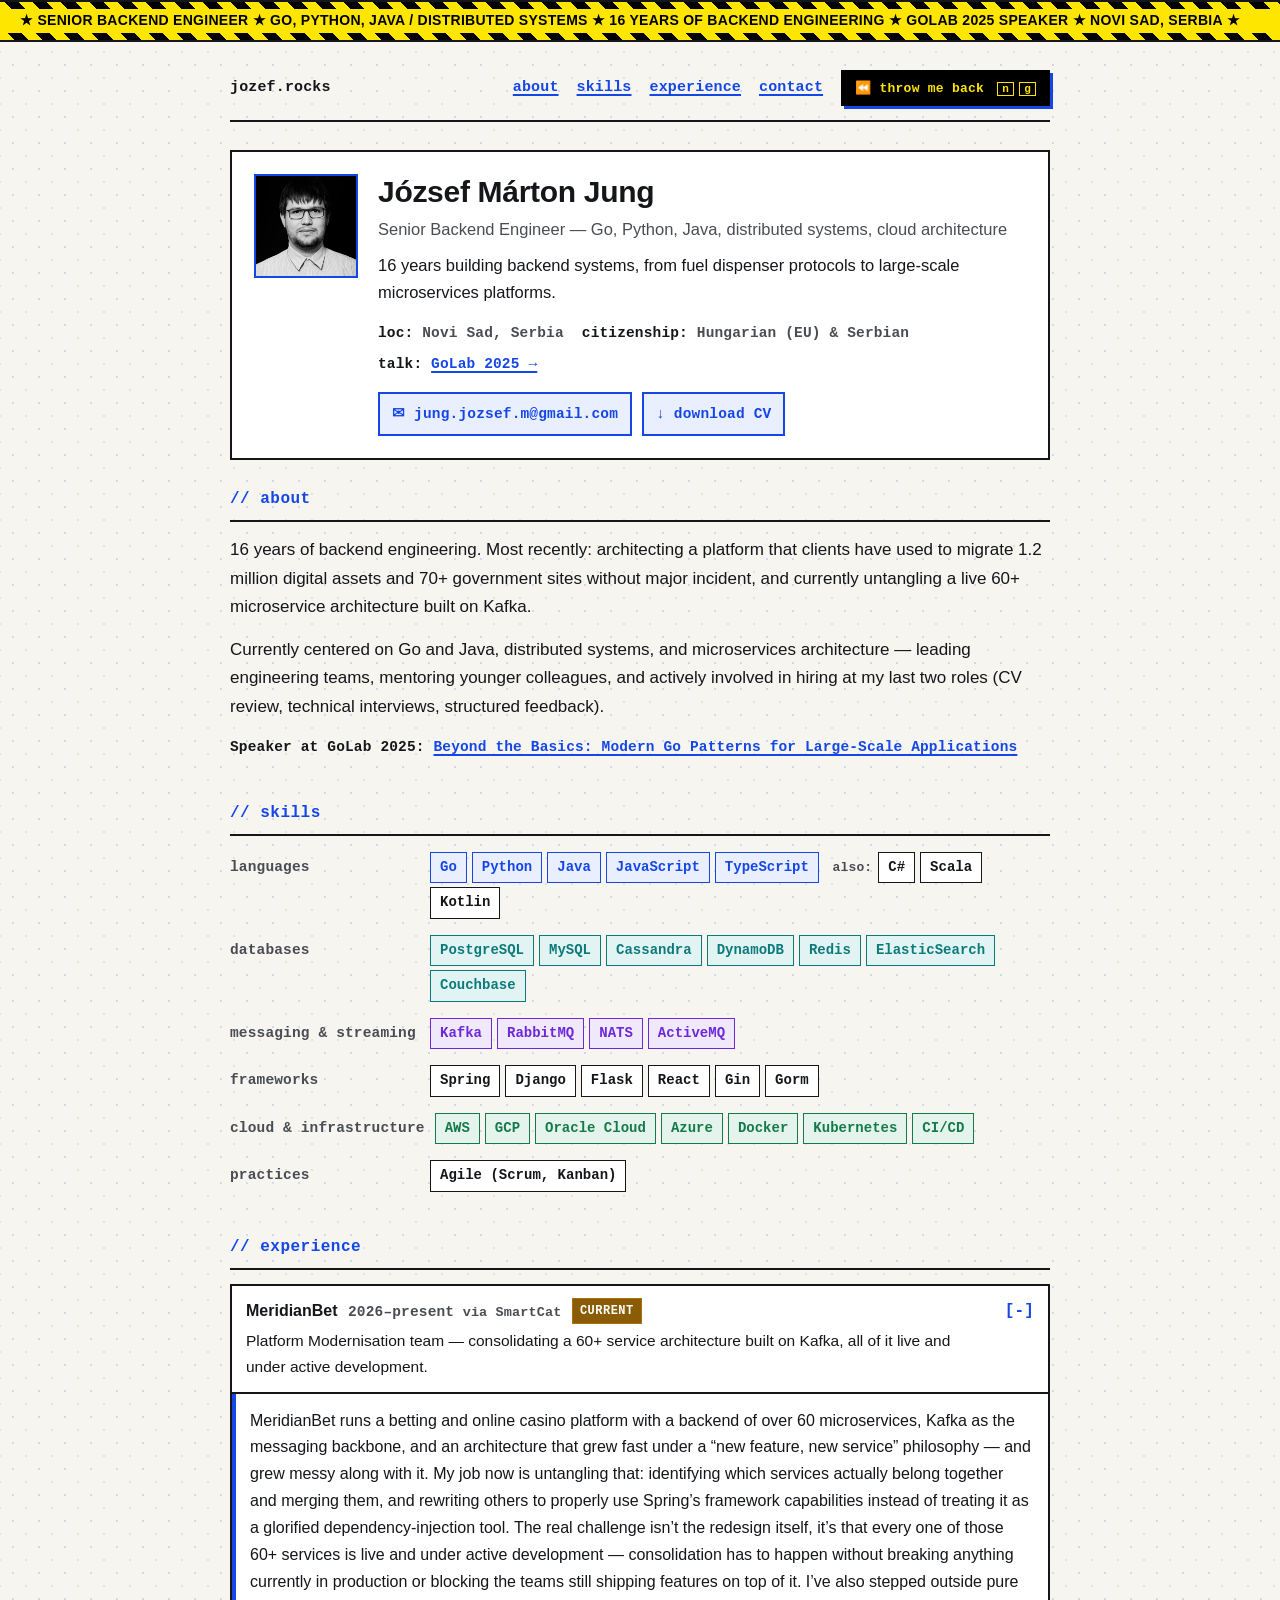
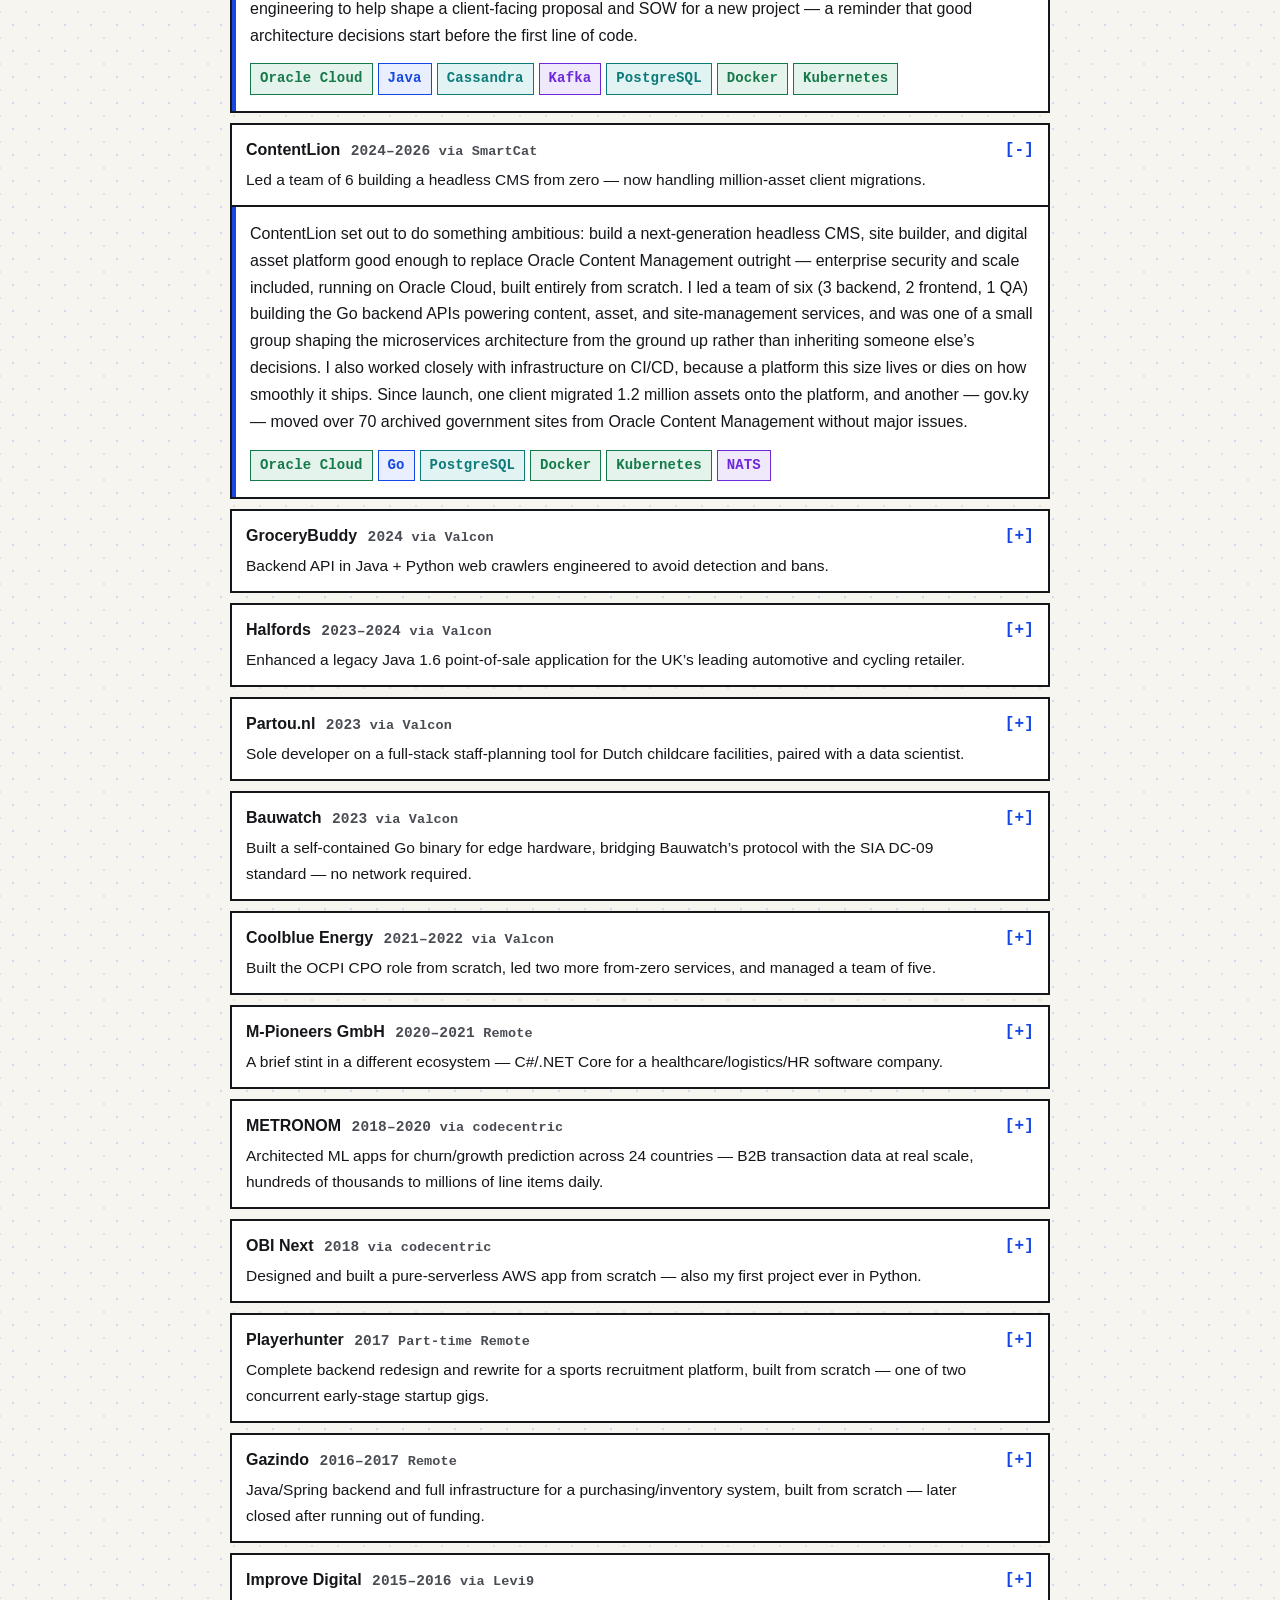
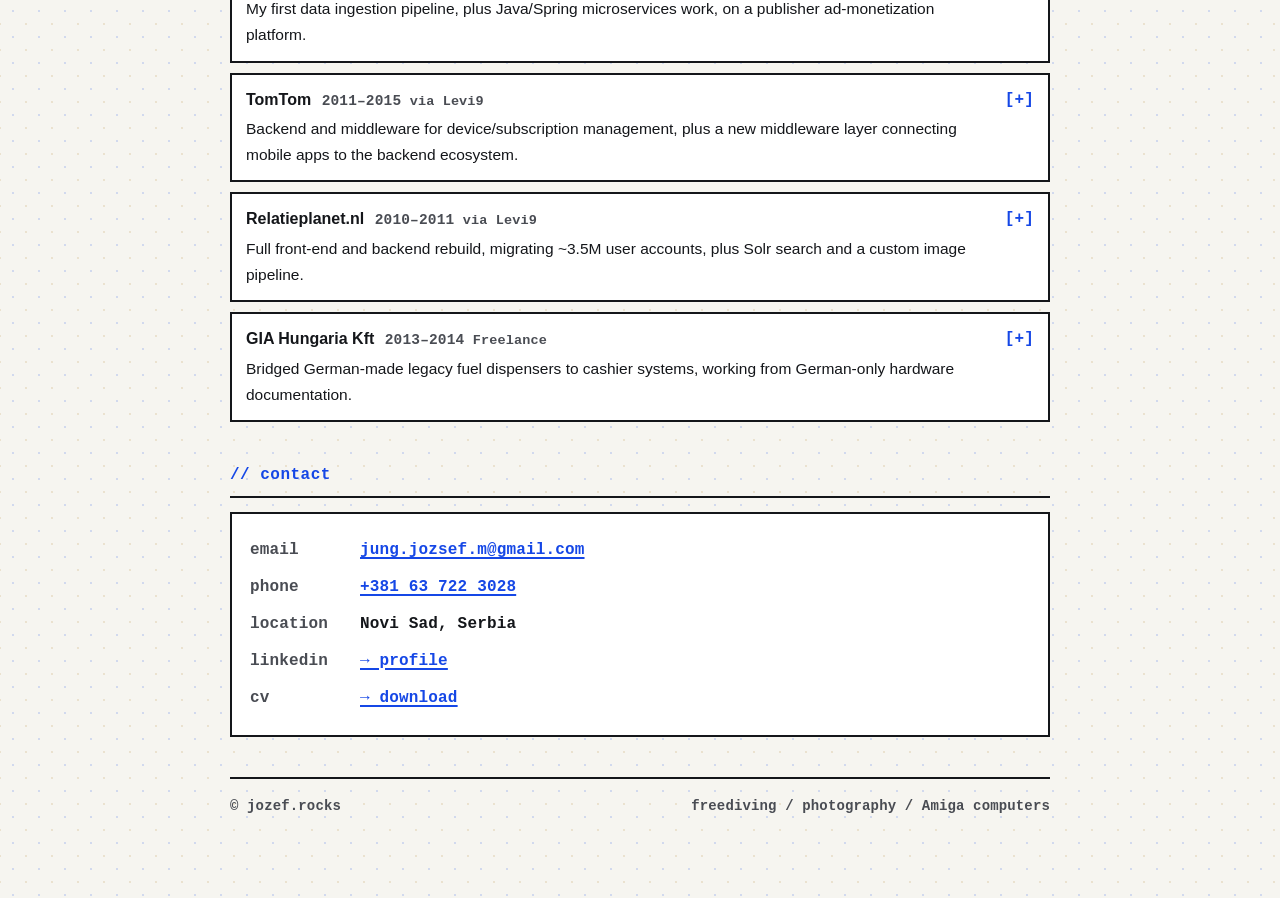
==== commit 363ac890: "CV and linkedin url" ====
--- a/site/index.html
+++ b/site/index.html
@@ -4,23 +4,23 @@
 <meta charset="UTF-8">
 <meta name="viewport" content="width=device-width, initial-scale=1">
 
-<title>József Márton Jung — Senior Backend Engineer (Go)</title>
-<meta name="description" content="Senior backend engineer in Novi Sad, Serbia. 16 years building backend systems, from fuel dispenser protocols to large-scale microservices platforms — Go, distributed systems, cloud architecture.">
+<title>József Márton Jung — Senior Backend Engineer (Go, Python, Java)</title>
+<meta name="description" content="Senior backend engineer in Novi Sad, Serbia. 16 years building backend systems, from fuel dispenser protocols to large-scale microservices platforms — Go, Python, Java, distributed systems, cloud architecture.">
 <link rel="canonical" href="https://jozef.rocks/">
 <meta name="author" content="József Márton Jung">
 
 <meta property="og:type" content="profile">
 <meta property="og:url" content="https://jozef.rocks/">
-<meta property="og:title" content="József Márton Jung — Senior Backend Engineer (Go)">
-<meta property="og:description" content="16 years building backend systems, from fuel dispenser protocols to large-scale microservices platforms — Go, distributed systems, cloud architecture.">
+<meta property="og:title" content="József Márton Jung — Senior Backend Engineer (Go, Python, Java)">
+<meta property="og:description" content="16 years building backend systems, from fuel dispenser protocols to large-scale microservices platforms — Go, Python, Java, distributed systems, cloud architecture.">
 <meta property="og:image" content="https://jozef.rocks/assets/headshot.jpg">
 <meta property="og:image:alt" content="József Márton Jung">
 <meta property="profile:first_name" content="József">
 <meta property="profile:last_name" content="Jung">
 
 <meta name="twitter:card" content="summary">
-<meta name="twitter:title" content="József Márton Jung — Senior Backend Engineer (Go)">
-<meta name="twitter:description" content="16 years building backend systems, from fuel dispenser protocols to large-scale microservices platforms — Go, distributed systems, cloud architecture.">
+<meta name="twitter:title" content="József Márton Jung — Senior Backend Engineer (Go, Python, Java)">
+<meta name="twitter:description" content="16 years building backend systems, from fuel dispenser protocols to large-scale microservices platforms — Go, Python, Java, distributed systems, cloud architecture.">
 <meta name="twitter:image" content="https://jozef.rocks/assets/headshot.jpg">
 
 <link rel="icon" href="assets/favicon.ico" sizes="any">
@@ -45,6 +45,8 @@
   },
   "knowsAbout": [
     "Go",
+    "Python",
+    "Java",
     "Distributed systems",
     "Microservices architecture",
     "Backend engineering",
@@ -64,8 +66,8 @@
 <div class="marquee-bar" aria-hidden="true">
   <div class="marquee-band"></div>
   <div class="marquee-track">
-    <span>★ SENIOR BACKEND ENGINEER ★ GO / DISTRIBUTED SYSTEMS ★ 16 YEARS OF BACKEND ENGINEERING ★ GOLAB 2025 SPEAKER ★ NOVI SAD, SERBIA ★</span>
-    <span>★ SENIOR BACKEND ENGINEER ★ GO / DISTRIBUTED SYSTEMS ★ 16 YEARS OF BACKEND ENGINEERING ★ GOLAB 2025 SPEAKER ★ NOVI SAD, SERBIA ★</span>
+    <span>★ SENIOR BACKEND ENGINEER ★ GO, PYTHON, JAVA / DISTRIBUTED SYSTEMS ★ 16 YEARS OF BACKEND ENGINEERING ★ GOLAB 2025 SPEAKER ★ NOVI SAD, SERBIA ★</span>
+    <span>★ SENIOR BACKEND ENGINEER ★ GO, PYTHON, JAVA / DISTRIBUTED SYSTEMS ★ 16 YEARS OF BACKEND ENGINEERING ★ GOLAB 2025 SPEAKER ★ NOVI SAD, SERBIA ★</span>
   </div>
 </div>
 
@@ -79,8 +81,8 @@
       <a href="#experience">experience</a>
       <a href="#contact">contact</a>
       <button type="button" class="mode-toggle mono" id="mode-toggle" aria-pressed="false">
-        <span class="to-bold">⏪ throw me back in time <kbd>n</kbd><kbd>g</kbd></span>
-        <span class="to-normal">bring me back, plz 🙏</span>
+        <span class="to-bold">⏪ throw me back <kbd>n</kbd><kbd>g</kbd></span>
+        <span class="to-normal">bring me back 🙏</span>
       </button>
     </nav>
   </div>
@@ -89,7 +91,7 @@
     <img class="avatar" src="assets/headshot.jpg" width="384" height="384" alt="József Márton Jung">
     <div class="hero-text">
       <h1>József Márton Jung</h1>
-      <p class="tagline">Senior Backend Engineer — Go, distributed systems, cloud architecture</p>
+      <p class="tagline">Senior Backend Engineer — Go, Python, Java, distributed systems, cloud architecture</p>
       <p class="oneliner">16 years building backend systems, from fuel dispenser protocols to large-scale microservices platforms.</p>
       <div class="meta mono">
         <span><strong>loc:</strong> Novi Sad, Serbia</span>
@@ -98,7 +100,7 @@
       </div>
       <div class="cta mono">
         <a class="btn" href="mailto:jung.jozsef.m@gmail.com">✉ jung.jozsef.m@gmail.com</a>
-        <a class="btn" href="https://link.to/my-cv" rel="noopener">↓ download CV</a>
+        <a class="btn" href="jung_jozsef_marton_cv.pdf" rel="noopener">↓ download CV</a>
       </div>
     </div>
   </header>
@@ -109,7 +111,7 @@
     <h2 class="marker mono">// about</h2>
     <div class="panel">
       <p>16 years of backend engineering. Most recently: architecting a platform that clients have used to migrate 1.2 million digital assets and 70+ government sites without major incident, and currently untangling a live 60+ microservice architecture built on Kafka.</p>
-      <p>Currently centered on Go, distributed systems, and microservices architecture — leading engineering teams of up to six, mentoring younger colleagues since 2018, and actively involved in hiring at my last two roles (CV review, technical interviews, structured feedback).</p>
+      <p>Currently centered on Go and Java, distributed systems, and microservices architecture — leading engineering teams, mentoring younger colleagues, and actively involved in hiring at my last two roles (CV review, technical interviews, structured feedback).</p>
       <p class="talk mono">Speaker at GoLab 2025: <a href="https://golab.io/talks/beyond-basics-modern-go-patterns-for-large-scale-applications" rel="noopener">Beyond the Basics: Modern Go Patterns for Large-Scale Applications</a></p>
     </div>
   </section>
@@ -396,14 +398,14 @@
       <div class="contact-row"><dt>email</dt><dd><a href="mailto:jung.jozsef.m@gmail.com">jung.jozsef.m@gmail.com</a></dd></div>
       <div class="contact-row"><dt>phone</dt><dd><a href="tel:+381637223028">+381 63 722 3028</a></dd></div>
       <div class="contact-row"><dt>location</dt><dd>Novi Sad, Serbia</dd></div>
-      <div class="contact-row"><dt>linkedin</dt><dd><a href="https://link.to/my-linkedin" rel="noopener">→ profile</a></dd></div>
-      <div class="contact-row"><dt>cv</dt><dd><a href="https://link.to/my-cv" rel="noopener">→ download</a></dd></div>
+      <div class="contact-row"><dt>linkedin</dt><dd><a href="https://www.linkedin.com/in/jungjm/" rel="noopener">→ profile</a></dd></div>
+      <div class="contact-row"><dt>cv</dt><dd><a href="jung_jozsef_marton_cv.pdf" rel="noopener">→ download</a></dd></div>
     </dl>
   </section>
 
   <footer class="mono">
     <span>© jozef.rocks</span>
-    <span>freediving / photography / restoring old Amiga computers</span>
+    <span>freediving / photography / Amiga computers</span>
   </footer>
 
 </div>
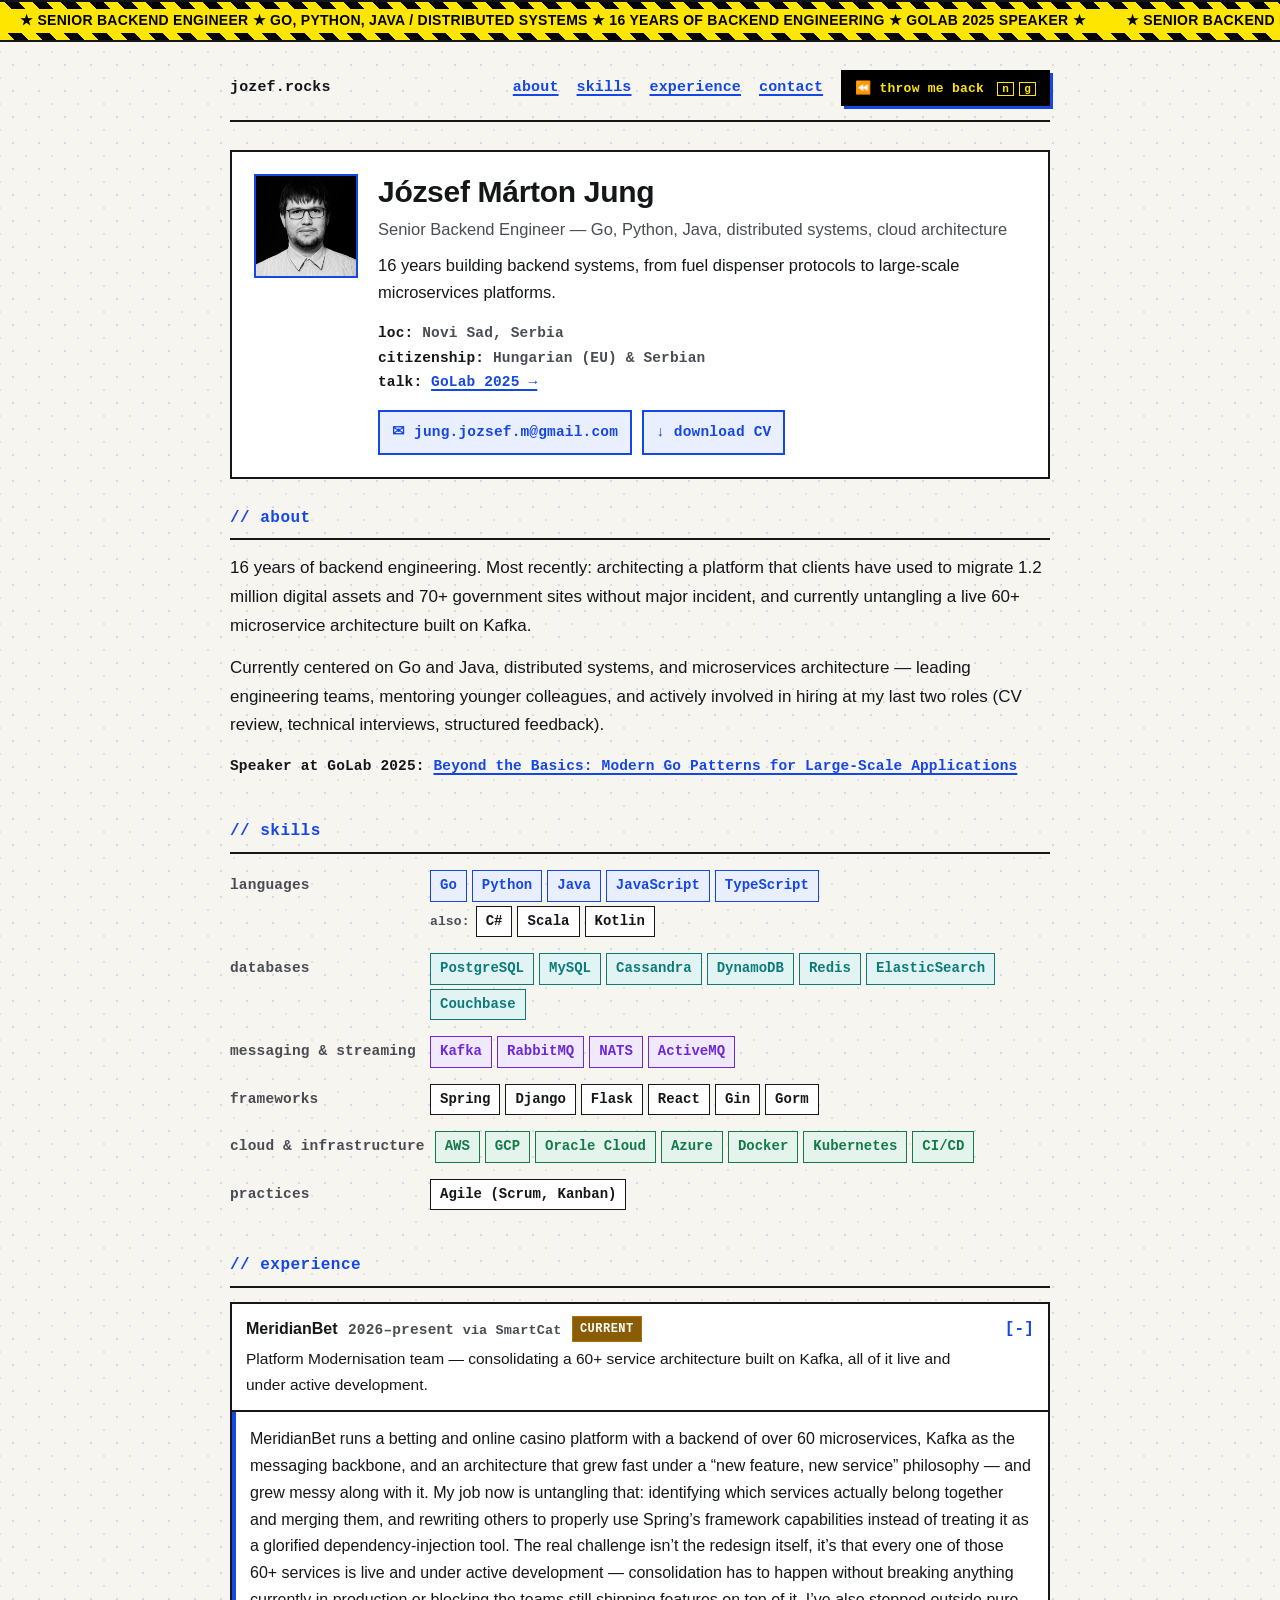
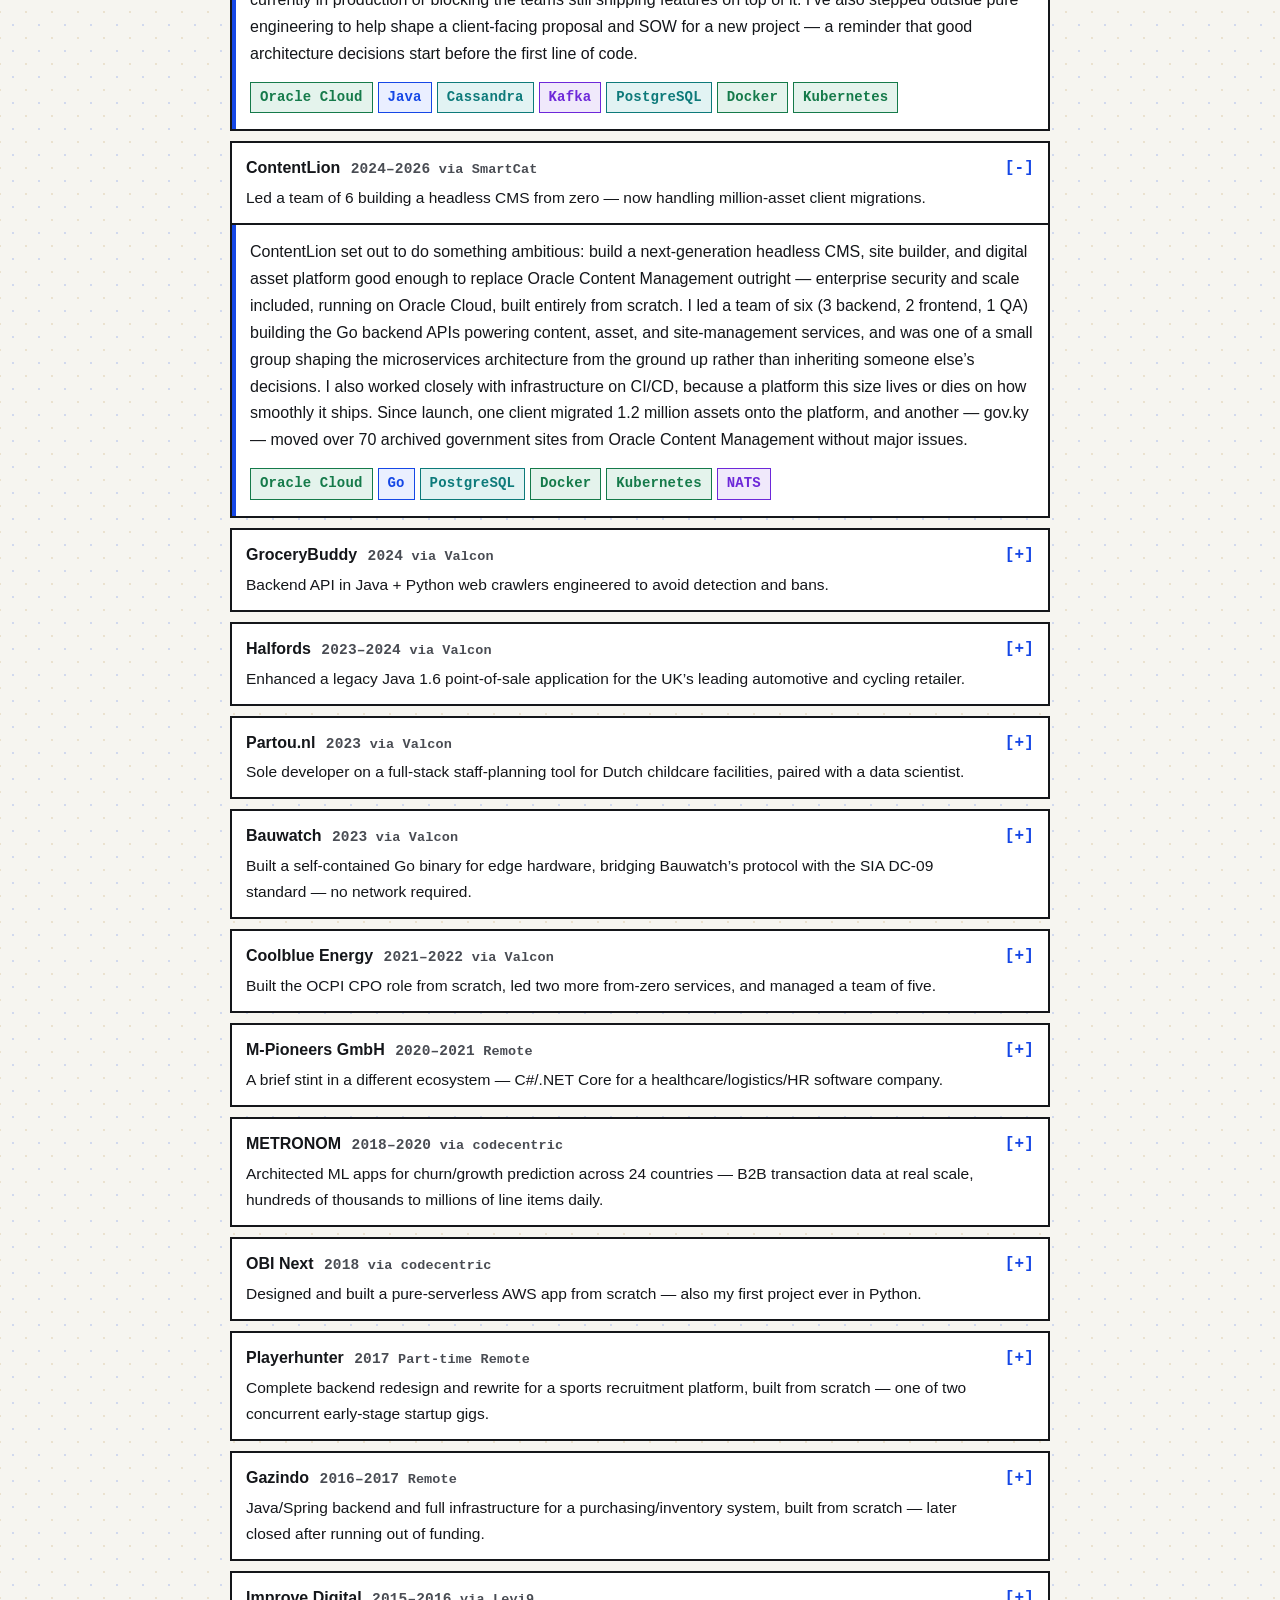
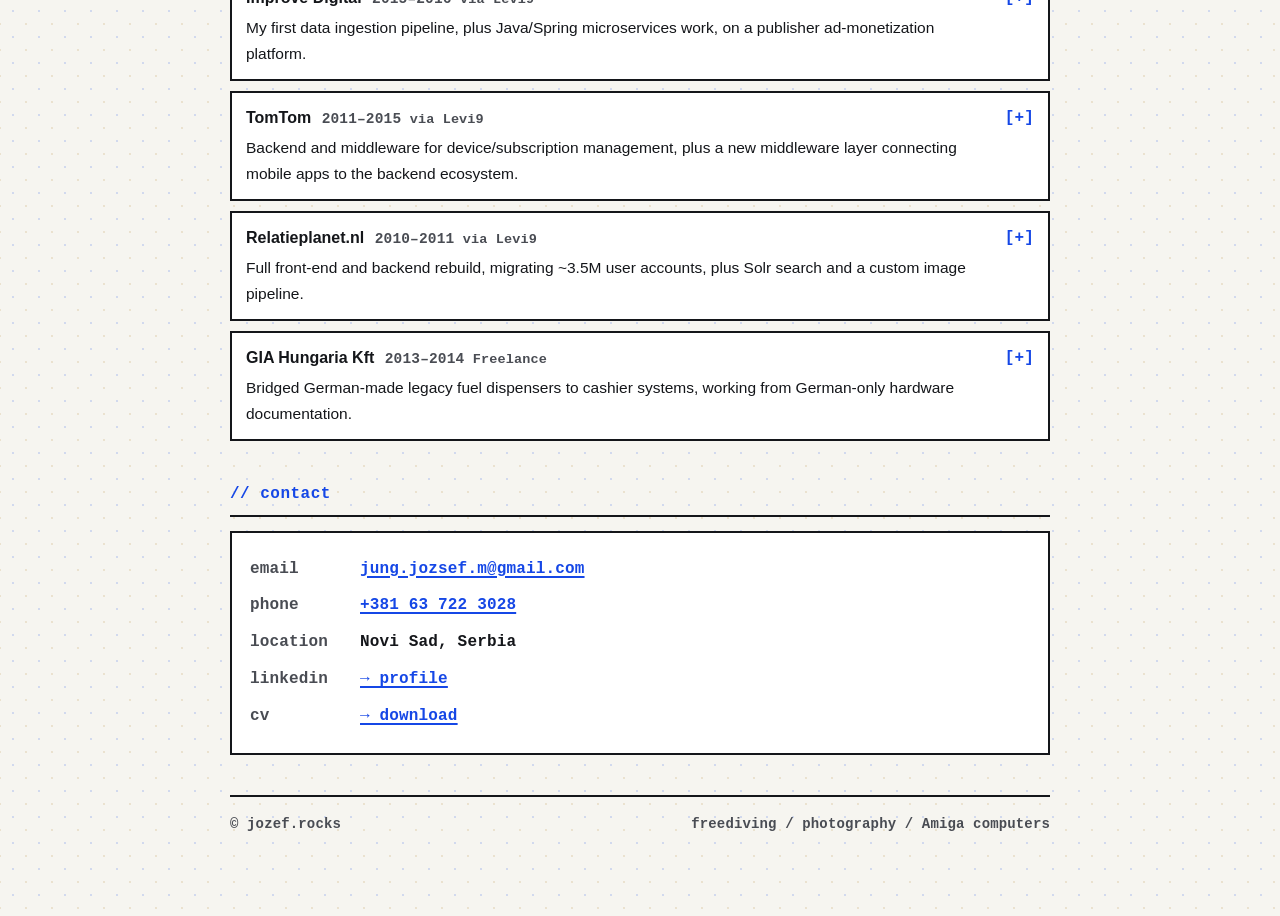
==== commit 28f56f09: "Minor updates" ====
--- a/site/index.html
+++ b/site/index.html
@@ -26,7 +26,7 @@
 <link rel="icon" href="assets/favicon.ico" sizes="any">
 <link rel="stylesheet" href="styles.css">
 
-<!-- Person structured data. TODO: add "sameAs": ["<real LinkedIn URL>"] once the URL is final. -->
+<!-- Person structured data -->
 <script type="application/ld+json">
 {
   "@context": "https://schema.org",
@@ -38,6 +38,9 @@
   "image": "https://jozef.rocks/assets/headshot.jpg",
   "email": "mailto:jung.jozsef.m@gmail.com",
   "telephone": "+381637223028",
+  "sameAs": [
+    "https://www.linkedin.com/in/jungjm/"
+  ],
   "address": {
     "@type": "PostalAddress",
     "addressLocality": "Novi Sad",
@@ -66,8 +69,8 @@
 <div class="marquee-bar" aria-hidden="true">
   <div class="marquee-band"></div>
   <div class="marquee-track">
-    <span>★ SENIOR BACKEND ENGINEER ★ GO, PYTHON, JAVA / DISTRIBUTED SYSTEMS ★ 16 YEARS OF BACKEND ENGINEERING ★ GOLAB 2025 SPEAKER ★ NOVI SAD, SERBIA ★</span>
-    <span>★ SENIOR BACKEND ENGINEER ★ GO, PYTHON, JAVA / DISTRIBUTED SYSTEMS ★ 16 YEARS OF BACKEND ENGINEERING ★ GOLAB 2025 SPEAKER ★ NOVI SAD, SERBIA ★</span>
+    <span>★ SENIOR BACKEND ENGINEER ★ GO, PYTHON, JAVA / DISTRIBUTED SYSTEMS ★ 16 YEARS OF BACKEND ENGINEERING ★ GOLAB 2025 SPEAKER ★</span>
+    <span>★ SENIOR BACKEND ENGINEER ★ GO, PYTHON, JAVA / DISTRIBUTED SYSTEMS ★ 16 YEARS OF BACKEND ENGINEERING ★ GOLAB 2025 SPEAKER ★</span>
   </div>
 </div>
 
@@ -93,11 +96,9 @@
       <h1>József Márton Jung</h1>
       <p class="tagline">Senior Backend Engineer — Go, Python, Java, distributed systems, cloud architecture</p>
       <p class="oneliner">16 years building backend systems, from fuel dispenser protocols to large-scale microservices platforms.</p>
-      <div class="meta mono">
-        <span><strong>loc:</strong> Novi Sad, Serbia</span>
-        <span><strong>citizenship:</strong> Hungarian (EU) &amp; Serbian</span>
-        <span><strong>talk:</strong> <a href="https://golab.io/talks/beyond-basics-modern-go-patterns-for-large-scale-applications" rel="noopener">GoLab 2025 →</a></span>
-      </div>
+      <div class="meta mono"><span><strong>loc:</strong> Novi Sad, Serbia</span></div>
+      <div class="meta mono"><span><strong>citizenship:</strong> Hungarian (EU) &amp; Serbian</span></div>
+      <div class="meta mono"><span><strong>talk:</strong> <a href="https://golab.io/talks/beyond-basics-modern-go-patterns-for-large-scale-applications" rel="noopener">GoLab 2025 →</a></span></div>
       <div class="cta mono">
         <a class="btn" href="mailto:jung.jozsef.m@gmail.com">✉ jung.jozsef.m@gmail.com</a>
         <a class="btn" href="jung_jozsef_marton_cv.pdf" rel="noopener">↓ download CV</a>
@@ -123,7 +124,7 @@
         <span class="label mono">Languages</span>
         <span class="tags">
           <span class="tag t-lang">Go</span><span class="tag t-lang">Python</span><span class="tag t-lang">Java</span><span class="tag t-lang">JavaScript</span><span class="tag t-lang">TypeScript</span>
-          <span class="also mono">also:</span><span class="tag">C#</span><span class="tag">Scala</span><span class="tag">Kotlin</span>
+          <span class="also mono"><br>also:</span><span class="tag">C#</span><span class="tag">Scala</span><span class="tag">Kotlin</span>
         </span>
       </div>
       <div class="skill-group">
--- a/site/styles.css
+++ b/site/styles.css
@@ -474,7 +474,7 @@
   text-transform:uppercase;
 }
 html.bold .hero .oneliner{ font-size:14.5px; color:#000; }
-html.bold .hero .meta{ justify-content:center; gap:8px; font-size:12px; color:#000; }
+html.bold .hero .meta{ justify-content:center; gap:8px; font-size:12px; color:#000; padding: 4px;}
 /* meta items become sticker badges */
 html.bold .hero .meta > span{
   border:3px solid #000;
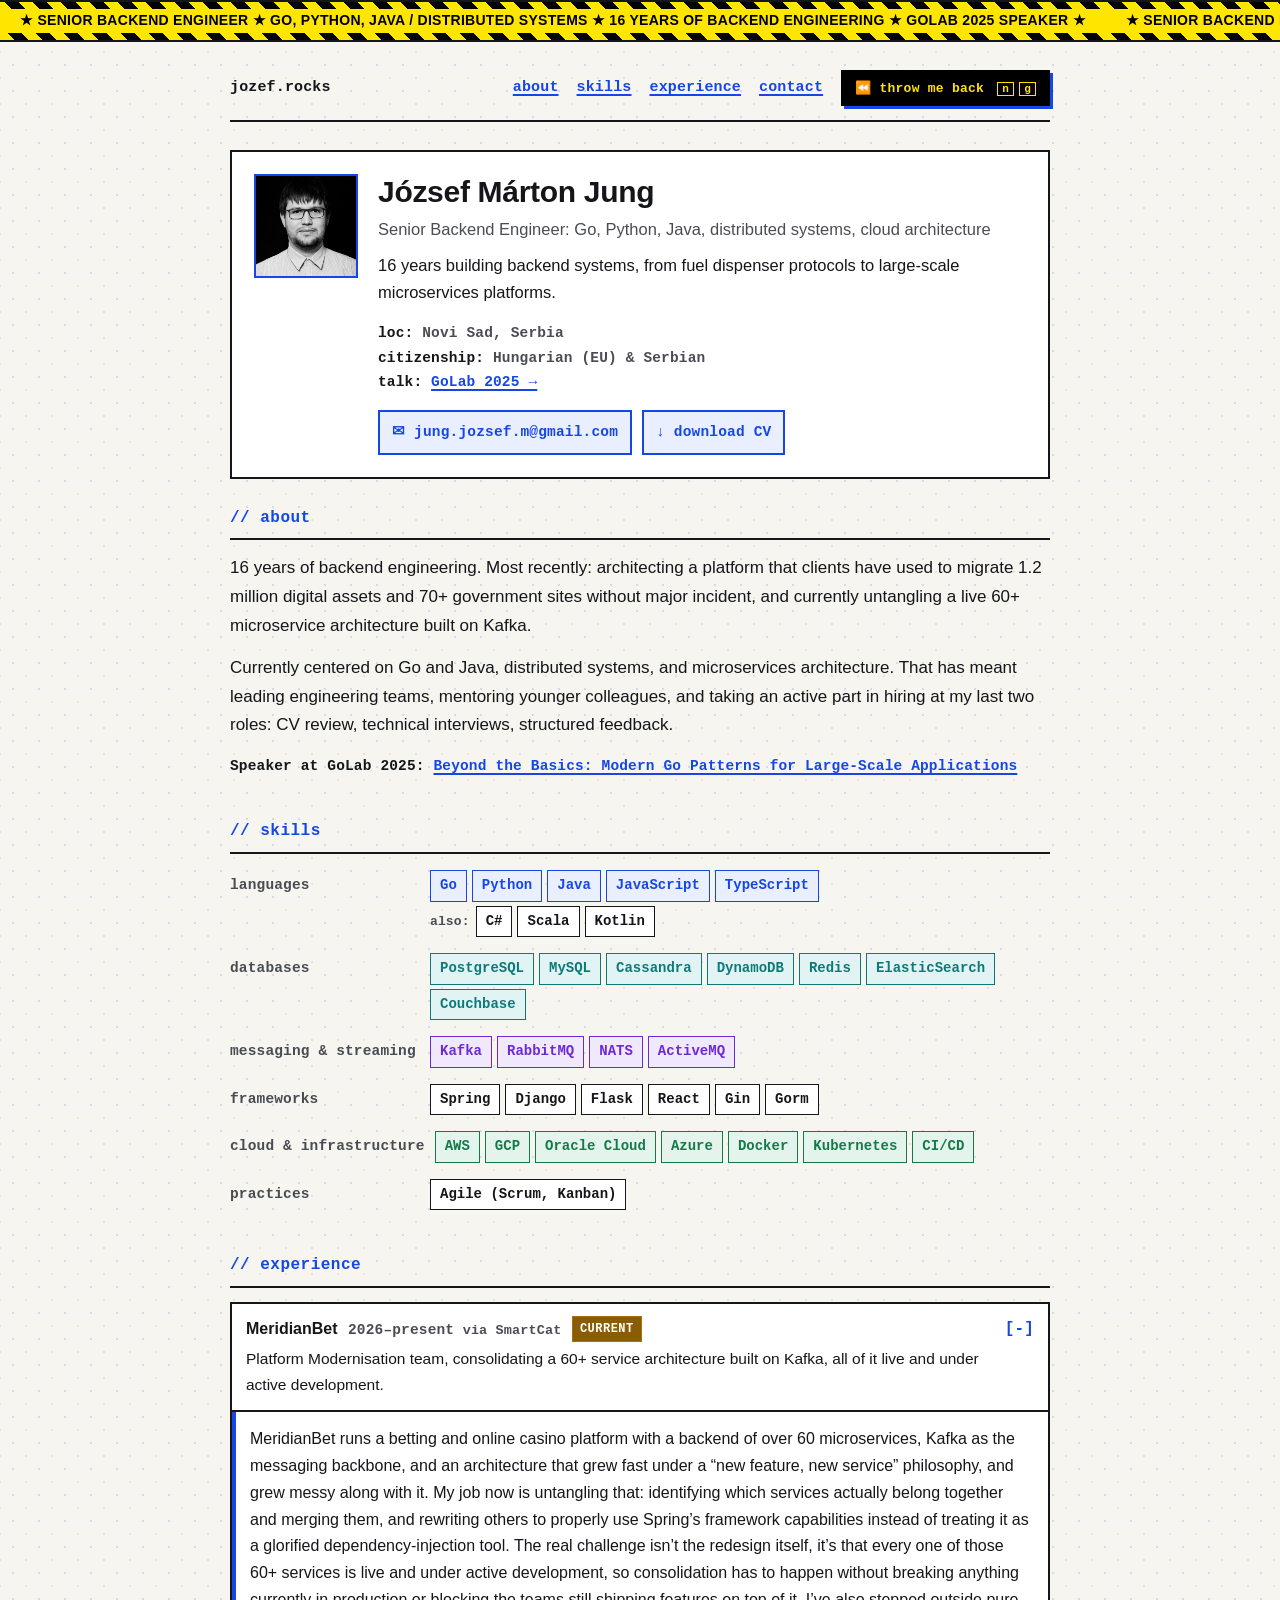
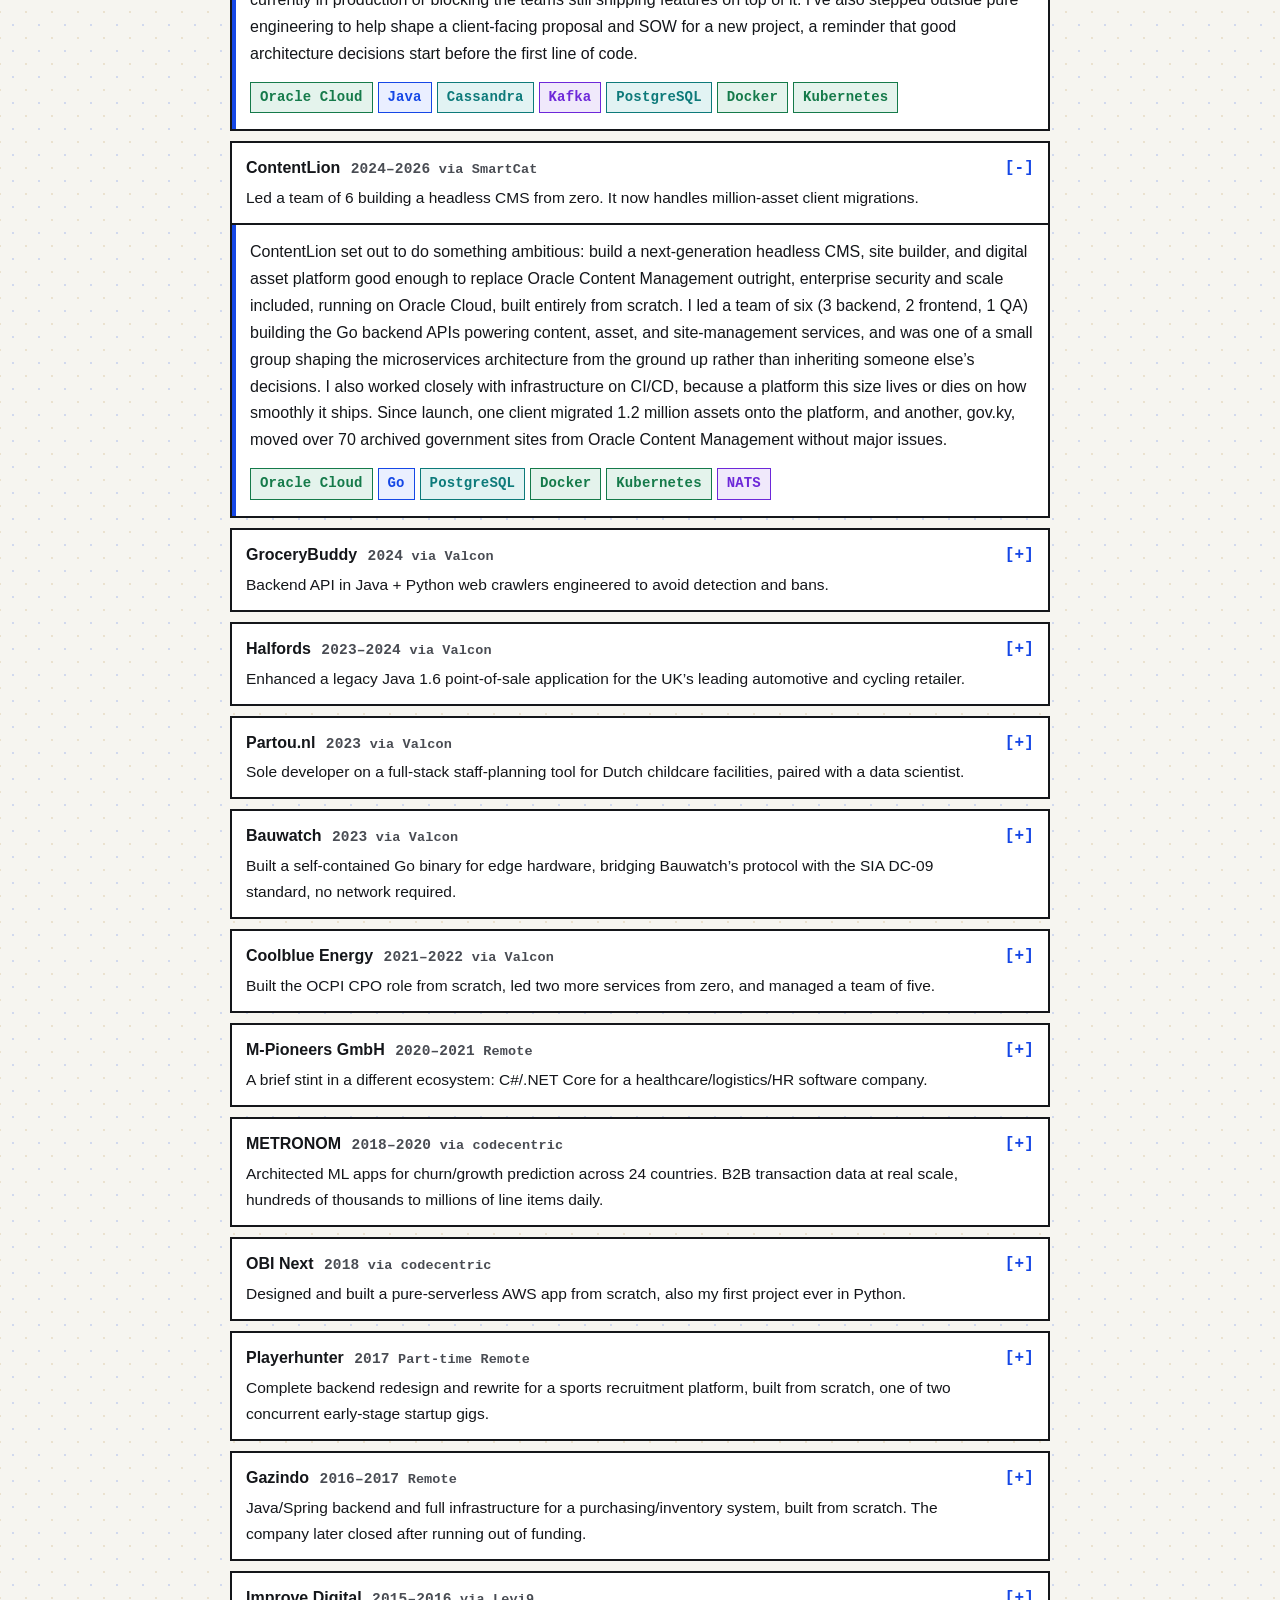
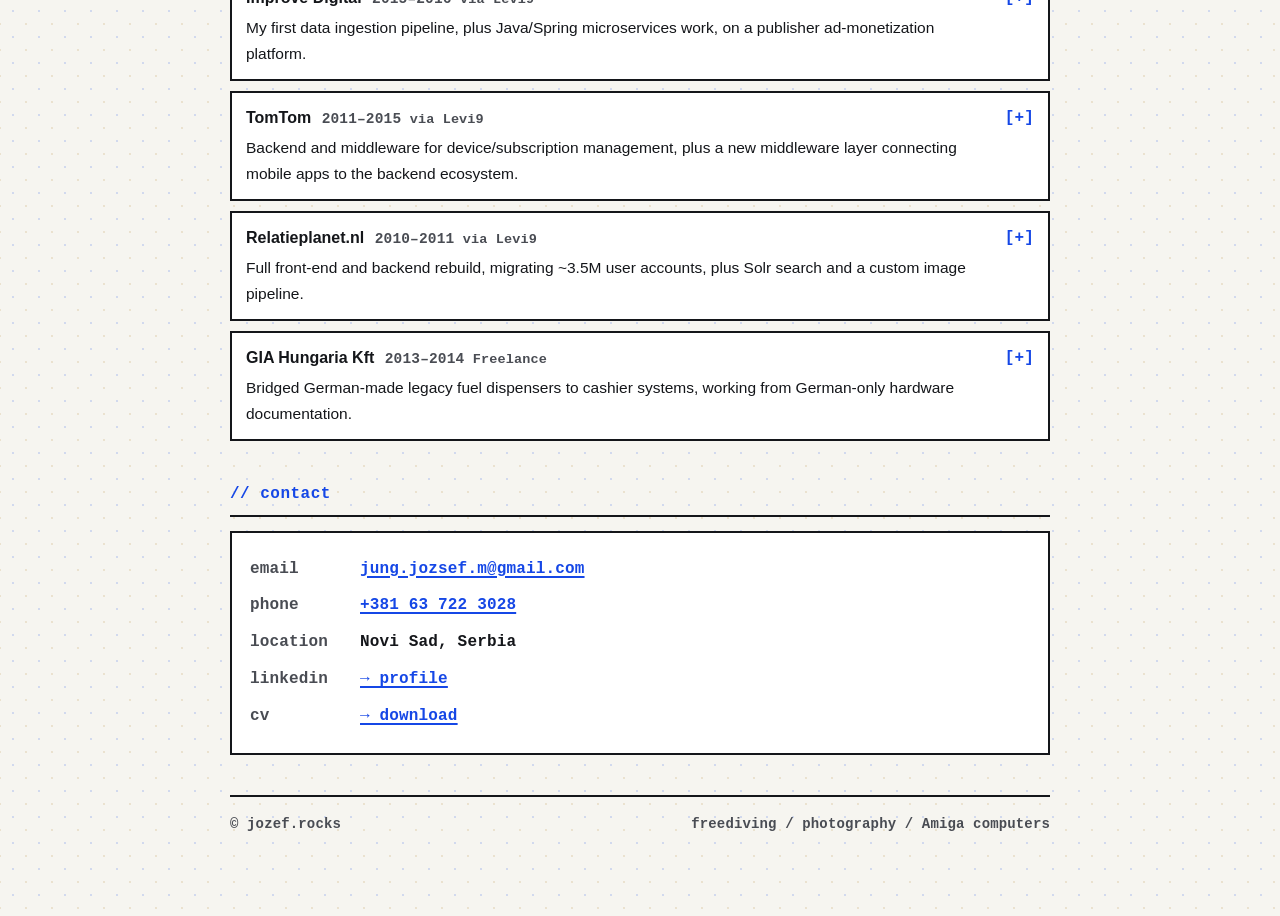
==== commit 0a5cfb52: "Styling updates" ====
--- a/site/index.html
+++ b/site/index.html
@@ -4,23 +4,23 @@
 <meta charset="UTF-8">
 <meta name="viewport" content="width=device-width, initial-scale=1">
 
-<title>József Márton Jung — Senior Backend Engineer (Go, Python, Java)</title>
-<meta name="description" content="Senior backend engineer in Novi Sad, Serbia. 16 years building backend systems, from fuel dispenser protocols to large-scale microservices platforms — Go, Python, Java, distributed systems, cloud architecture.">
+<title>József Márton Jung | Senior Backend Engineer (Go, Python, Java)</title>
+<meta name="description" content="Senior backend engineer in Novi Sad, Serbia. 16 years building backend systems, from fuel dispenser protocols to large-scale microservices platforms. Go, Python, Java, distributed systems, cloud architecture.">
 <link rel="canonical" href="https://jozef.rocks/">
 <meta name="author" content="József Márton Jung">
 
 <meta property="og:type" content="profile">
 <meta property="og:url" content="https://jozef.rocks/">
-<meta property="og:title" content="József Márton Jung — Senior Backend Engineer (Go, Python, Java)">
-<meta property="og:description" content="16 years building backend systems, from fuel dispenser protocols to large-scale microservices platforms — Go, Python, Java, distributed systems, cloud architecture.">
+<meta property="og:title" content="József Márton Jung | Senior Backend Engineer (Go, Python, Java)">
+<meta property="og:description" content="16 years building backend systems, from fuel dispenser protocols to large-scale microservices platforms. Go, Python, Java, distributed systems, cloud architecture.">
 <meta property="og:image" content="https://jozef.rocks/assets/headshot.jpg">
 <meta property="og:image:alt" content="József Márton Jung">
 <meta property="profile:first_name" content="József">
 <meta property="profile:last_name" content="Jung">
 
 <meta name="twitter:card" content="summary">
-<meta name="twitter:title" content="József Márton Jung — Senior Backend Engineer (Go, Python, Java)">
-<meta name="twitter:description" content="16 years building backend systems, from fuel dispenser protocols to large-scale microservices platforms — Go, Python, Java, distributed systems, cloud architecture.">
+<meta name="twitter:title" content="József Márton Jung | Senior Backend Engineer (Go, Python, Java)">
+<meta name="twitter:description" content="16 years building backend systems, from fuel dispenser protocols to large-scale microservices platforms. Go, Python, Java, distributed systems, cloud architecture.">
 <meta name="twitter:image" content="https://jozef.rocks/assets/headshot.jpg">
 
 <link rel="icon" href="assets/favicon.ico" sizes="any">
@@ -94,7 +94,7 @@
     <img class="avatar" src="assets/headshot.jpg" width="384" height="384" alt="József Márton Jung">
     <div class="hero-text">
       <h1>József Márton Jung</h1>
-      <p class="tagline">Senior Backend Engineer — Go, Python, Java, distributed systems, cloud architecture</p>
+      <p class="tagline">Senior Backend Engineer: Go, Python, Java, distributed systems, cloud architecture</p>
       <p class="oneliner">16 years building backend systems, from fuel dispenser protocols to large-scale microservices platforms.</p>
       <div class="meta mono"><span><strong>loc:</strong> Novi Sad, Serbia</span></div>
       <div class="meta mono"><span><strong>citizenship:</strong> Hungarian (EU) &amp; Serbian</span></div>
@@ -112,7 +112,7 @@
     <h2 class="marker mono">// about</h2>
     <div class="panel">
       <p>16 years of backend engineering. Most recently: architecting a platform that clients have used to migrate 1.2 million digital assets and 70+ government sites without major incident, and currently untangling a live 60+ microservice architecture built on Kafka.</p>
-      <p>Currently centered on Go and Java, distributed systems, and microservices architecture — leading engineering teams, mentoring younger colleagues, and actively involved in hiring at my last two roles (CV review, technical interviews, structured feedback).</p>
+      <p>Currently centered on Go and Java, distributed systems, and microservices architecture. That has meant leading engineering teams, mentoring younger colleagues, and taking an active part in hiring at my last two roles: CV review, technical interviews, structured feedback.</p>
       <p class="talk mono">Speaker at GoLab 2025: <a href="https://golab.io/talks/beyond-basics-modern-go-patterns-for-large-scale-applications" rel="noopener">Beyond the Basics: Modern Go Patterns for Large-Scale Applications</a></p>
     </div>
   </section>
@@ -169,12 +169,12 @@
       <summary>
         <span class="job-head">
           <span class="job-title">MeridianBet <span class="dates mono">2026–present</span> <span class="via mono">via SmartCat</span> <span class="badge-current mono">CURRENT</span></span>
-          <span class="gist">Platform Modernisation team — consolidating a 60+ service architecture built on Kafka, all of it live and under active development.</span>
-        </span>
-        <span class="toggle mono" aria-hidden="true"></span>
-      </summary>
-      <div class="exp-body">
-        <p>MeridianBet runs a betting and online casino platform with a backend of over 60 microservices, Kafka as the messaging backbone, and an architecture that grew fast under a “new feature, new service” philosophy — and grew messy along with it. My job now is untangling that: identifying which services actually belong together and merging them, and rewriting others to properly use Spring’s framework capabilities instead of treating it as a glorified dependency-injection tool. The real challenge isn’t the redesign itself, it’s that every one of those 60+ services is live and under active development — consolidation has to happen without breaking anything currently in production or blocking the teams still shipping features on top of it. I’ve also stepped outside pure engineering to help shape a client-facing proposal and SOW for a new project — a reminder that good architecture decisions start before the first line of code.</p>
+          <span class="gist">Platform Modernisation team, consolidating a 60+ service architecture built on Kafka, all of it live and under active development.</span>
+        </span>
+        <span class="toggle mono" aria-hidden="true"></span>
+      </summary>
+      <div class="exp-body">
+        <p>MeridianBet runs a betting and online casino platform with a backend of over 60 microservices, Kafka as the messaging backbone, and an architecture that grew fast under a “new feature, new service” philosophy, and grew messy along with it. My job now is untangling that: identifying which services actually belong together and merging them, and rewriting others to properly use Spring’s framework capabilities instead of treating it as a glorified dependency-injection tool. The real challenge isn’t the redesign itself, it’s that every one of those 60+ services is live and under active development, so consolidation has to happen without breaking anything currently in production or blocking the teams still shipping features on top of it. I’ve also stepped outside pure engineering to help shape a client-facing proposal and SOW for a new project, a reminder that good architecture decisions start before the first line of code.</p>
         <div class="tech mono"><span class="tag t-cloud">Oracle Cloud</span><span class="tag t-lang">Java</span><span class="tag t-db">Cassandra</span><span class="tag t-msg">Kafka</span><span class="tag t-db">PostgreSQL</span><span class="tag t-cloud">Docker</span><span class="tag t-cloud">Kubernetes</span></div>
       </div>
     </details>
@@ -183,12 +183,12 @@
       <summary>
         <span class="job-head">
           <span class="job-title">ContentLion <span class="dates mono">2024–2026</span> <span class="via mono">via SmartCat</span></span>
-          <span class="gist">Led a team of 6 building a headless CMS from zero — now handling million-asset client migrations.</span>
-        </span>
-        <span class="toggle mono" aria-hidden="true"></span>
-      </summary>
-      <div class="exp-body">
-        <p>ContentLion set out to do something ambitious: build a next-generation headless CMS, site builder, and digital asset platform good enough to replace Oracle Content Management outright — enterprise security and scale included, running on Oracle Cloud, built entirely from scratch. I led a team of six (3 backend, 2 frontend, 1 QA) building the Go backend APIs powering content, asset, and site-management services, and was one of a small group shaping the microservices architecture from the ground up rather than inheriting someone else’s decisions. I also worked closely with infrastructure on CI/CD, because a platform this size lives or dies on how smoothly it ships. Since launch, one client migrated 1.2 million assets onto the platform, and another — gov.ky — moved over 70 archived government sites from Oracle Content Management without major issues.</p>
+          <span class="gist">Led a team of 6 building a headless CMS from zero. It now handles million-asset client migrations.</span>
+        </span>
+        <span class="toggle mono" aria-hidden="true"></span>
+      </summary>
+      <div class="exp-body">
+        <p>ContentLion set out to do something ambitious: build a next-generation headless CMS, site builder, and digital asset platform good enough to replace Oracle Content Management outright, enterprise security and scale included, running on Oracle Cloud, built entirely from scratch. I led a team of six (3 backend, 2 frontend, 1 QA) building the Go backend APIs powering content, asset, and site-management services, and was one of a small group shaping the microservices architecture from the ground up rather than inheriting someone else’s decisions. I also worked closely with infrastructure on CI/CD, because a platform this size lives or dies on how smoothly it ships. Since launch, one client migrated 1.2 million assets onto the platform, and another, gov.ky, moved over 70 archived government sites from Oracle Content Management without major issues.</p>
         <div class="tech mono"><span class="tag t-cloud">Oracle Cloud</span><span class="tag t-lang">Go</span><span class="tag t-db">PostgreSQL</span><span class="tag t-cloud">Docker</span><span class="tag t-cloud">Kubernetes</span><span class="tag t-msg">NATS</span></div>
       </div>
     </details>
@@ -202,7 +202,7 @@
         <span class="toggle mono" aria-hidden="true"></span>
       </summary>
       <div class="exp-body">
-        <p>Grocery Buddy helps shoppers find the best deal across stores — which sounds simple until you need accurate, current prices from a dozen different sources, most of which would rather you didn’t scrape them. I built the Java backend API powering the core app, and wrote the Python crawlers that kept product data fresh — the real challenge was making them convincing enough, in request patterns, headers, and timing, to keep operating without getting banned by the sites they pulled from.</p>
+        <p>Grocery Buddy helps shoppers find the best deal across stores, which sounds simple until you need accurate, current prices from a dozen different sources, most of which would rather you didn’t scrape them. I built the Java backend API powering the core app, and wrote the Python crawlers that kept product data fresh. The real challenge was making them convincing enough, in request patterns, headers, and timing, to keep operating without getting banned by the sites they pulled from.</p>
         <div class="tech mono"><span class="tag t-cloud">AWS</span><span class="tag t-lang">Java</span><span class="tag t-lang">Python</span><span class="tag">Airflow</span><span class="tag t-db">ElasticSearch</span><span class="tag t-db">Redis</span><span class="tag t-db">MySQL</span><span class="tag t-db">Couchbase</span><span class="tag t-cloud">Docker</span><span class="tag t-cloud">ECS</span></div>
       </div>
     </details>
@@ -216,7 +216,7 @@
         <span class="toggle mono" aria-hidden="true"></span>
       </summary>
       <div class="exp-body">
-        <p>Halfords runs the full journey from “I need new brake pads” to “installed and done” through one point-of-sale system, and my work was making that journey smoother end to end — from order placement through to parts installation, inside a legacy codebase still running on Java 1.6. Not the most modern stack to work in, but a good reminder that reliability at real retail scale matters more than chasing the latest version.</p>
+        <p>Halfords runs the full journey from “I need new brake pads” to “installed and done” through one point-of-sale system, and my work was making that journey smoother end to end, from order placement through to parts installation, inside a legacy codebase still running on Java 1.6. Not the most modern stack to work in, but a good reminder that reliability at real retail scale matters more than chasing the latest version.</p>
         <div class="tech mono"><span class="tag t-cloud">AWS</span><span class="tag t-lang">Java</span><span class="tag">Spring</span><span class="tag t-db">MySQL</span><span class="tag t-cloud">Docker</span><span class="tag t-cloud">ECS</span><span class="tag t-cloud">AWS CodePipeline</span></div>
       </div>
     </details>
@@ -230,7 +230,7 @@
         <span class="toggle mono" aria-hidden="true"></span>
       </summary>
       <div class="exp-body">
-        <p>Partou, the largest childcare organisation in the Netherlands, needed to schedule children and staff across facilities more intelligently — a genuinely tricky planning problem with real people on the other end of it. I was the sole developer on the full-stack application: the React/TypeScript interface and the Python planning API behind it, working alongside a data scientist who supplied the underlying data. Along the way I also helped the data science team tighten up their coding standards.</p>
+        <p>Partou, the largest childcare organisation in the Netherlands, needed to schedule children and staff across facilities more intelligently, a genuinely tricky planning problem with real people on the other end of it. I was the sole developer on the full-stack application: the React/TypeScript interface and the Python planning API behind it, working alongside a data scientist who supplied the underlying data. Along the way I also helped the data science team tighten up their coding standards.</p>
         <div class="tech mono"><span class="tag t-cloud">Azure</span><span class="tag t-lang">Python</span><span class="tag t-lang">JavaScript</span><span class="tag t-lang">TypeScript</span><span class="tag">React</span><span class="tag t-cloud">Docker</span><span class="tag t-cloud">Docker Compose</span></div>
       </div>
     </details>
@@ -239,12 +239,12 @@
       <summary>
         <span class="job-head">
           <span class="job-title">Bauwatch <span class="dates mono">2023</span> <span class="via mono">via Valcon</span></span>
-          <span class="gist">Built a self-contained Go binary for edge hardware, bridging Bauwatch’s protocol with the SIA DC-09 standard — no network required.</span>
-        </span>
-        <span class="toggle mono" aria-hidden="true"></span>
-      </summary>
-      <div class="exp-body">
-        <p>Bauwatch keeps watch over construction sites, energy farms, and vacant properties — often with no power and no reliable connectivity on-site. I built a Go application from the ground up that translates between Bauwatch’s internal protocol and the SIA DC-09 industry standard, so customers with compliant security hardware could plug straight into Bauwatch’s system without custom integration work. The constraints shaped the whole approach: it had to run as a single self-contained binary on edge hardware, so every dependency needed real justification — size and speed mattered — and it had to keep working through offline periods with no network connection at all.</p>
+          <span class="gist">Built a self-contained Go binary for edge hardware, bridging Bauwatch’s protocol with the SIA DC-09 standard, no network required.</span>
+        </span>
+        <span class="toggle mono" aria-hidden="true"></span>
+      </summary>
+      <div class="exp-body">
+        <p>Bauwatch keeps watch over construction sites, energy farms, and vacant properties, often with no power and no reliable connectivity on-site. I built a Go application from the ground up that translates between Bauwatch’s internal protocol and the SIA DC-09 industry standard, so customers with compliant security hardware could plug straight into Bauwatch’s system without custom integration work. The constraints shaped the whole approach: it had to run as a single self-contained binary on edge hardware, so every dependency needed real justification, since size and speed mattered, and it had to keep working through offline periods with no network connection at all.</p>
         <div class="tech mono"><span class="tag t-lang">Go</span><span class="tag t-msg">RabbitMQ</span><span class="tag t-cloud">Docker</span><span class="tag t-cloud">Docker Compose</span></div>
       </div>
     </details>
@@ -253,12 +253,12 @@
       <summary>
         <span class="job-head">
           <span class="job-title">Coolblue Energy <span class="dates mono">2021–2022</span> <span class="via mono">via Valcon</span></span>
-          <span class="gist">Built the OCPI CPO role from scratch, led two more from-zero services, and managed a team of five.</span>
-        </span>
-        <span class="toggle mono" aria-hidden="true"></span>
-      </summary>
-      <div class="exp-body">
-        <p>Coolblue Energy (formerly Servicehouse) wanted to operate as a full charge point operator, which meant implementing the OCPI protocol’s CPO role from scratch — the eMSP side already existed by the time I joined the project. Beyond that, I built two more services from zero: internal tooling that tracked the entire fulfillment journey, from buying energy products to getting them installed at a customer’s site, and a centralized service for monitoring what was actually sellable, which I led. I also managed a team of five through all of it.</p>
+          <span class="gist">Built the OCPI CPO role from scratch, led two more services from zero, and managed a team of five.</span>
+        </span>
+        <span class="toggle mono" aria-hidden="true"></span>
+      </summary>
+      <div class="exp-body">
+        <p>Coolblue Energy (formerly Servicehouse) wanted to operate as a full charge point operator, which meant implementing the OCPI protocol’s CPO role from scratch. The eMSP side already existed by the time I joined the project. Beyond that, I built two more services from zero: internal tooling that tracked the entire fulfillment journey, from buying energy products to getting them installed at a customer’s site, and a centralized service for monitoring what was actually sellable, which I led. I also managed a team of five through all of it.</p>
         <div class="tech mono"><span class="tag t-cloud">AWS</span><span class="tag t-lang">Python</span><span class="tag">Django</span><span class="tag t-msg">RabbitMQ</span><span class="tag t-db">PostgreSQL</span><span class="tag t-cloud">Docker</span><span class="tag t-cloud">Docker Compose</span><span class="tag t-cloud">ECS</span></div>
       </div>
     </details>
@@ -267,7 +267,7 @@
       <summary>
         <span class="job-head">
           <span class="job-title">M-Pioneers GmbH <span class="dates mono">2020–2021</span> <span class="via mono">Remote</span></span>
-          <span class="gist">A brief stint in a different ecosystem — C#/.NET Core for a healthcare/logistics/HR software company.</span>
+          <span class="gist">A brief stint in a different ecosystem: C#/.NET Core for a healthcare/logistics/HR software company.</span>
         </span>
         <span class="toggle mono" aria-hidden="true"></span>
       </summary>
@@ -281,12 +281,12 @@
       <summary>
         <span class="job-head">
           <span class="job-title">METRONOM <span class="dates mono">2018–2020</span> <span class="via mono">via codecentric</span></span>
-          <span class="gist">Architected ML apps for churn/growth prediction across 24 countries — B2B transaction data at real scale, hundreds of thousands to millions of line items daily.</span>
-        </span>
-        <span class="toggle mono" aria-hidden="true"></span>
-      </summary>
-      <div class="exp-body">
-        <p>codecentric placed me as a consultant with METRONOM, METRO AG’s digital innovation arm, embedded in their Data Science team to support the data scientists on the software side. I architected and built, in Python on GCP, a machine learning application analyzing customer transaction data for churn, decline, and growth prediction, plus a second one suggesting product substitutes when an item was out of stock. I set up CI/CD for both, automated monthly prediction runs with Apache Airflow, wrote the test suites, kept documentation current, and worked with other teams to help them actually consume what the models produced. The pipeline ran across 24 countries where METRO sells, and the data itself was the real challenge: raw input came in as single-item lines on bills, each bill holding multiple items, and buyers were legal entities like hotels and restaurants rather than individual shoppers — with daily volume swinging, from memory, somewhere between hundreds of thousands and a few million line items depending on the country.</p>
+          <span class="gist">Architected ML apps for churn/growth prediction across 24 countries. B2B transaction data at real scale, hundreds of thousands to millions of line items daily.</span>
+        </span>
+        <span class="toggle mono" aria-hidden="true"></span>
+      </summary>
+      <div class="exp-body">
+        <p>codecentric placed me as a consultant with METRONOM, METRO AG’s digital innovation arm, embedded in their Data Science team to support the data scientists on the software side. I architected and built, in Python on GCP, a machine learning application analyzing customer transaction data for churn, decline, and growth prediction, plus a second one suggesting product substitutes when an item was out of stock. I set up CI/CD for both, automated monthly prediction runs with Apache Airflow, wrote the test suites, kept documentation current, and worked with other teams to help them actually consume what the models produced. The pipeline ran across 24 countries where METRO sells, and the data itself was the real challenge: raw input came in as single-item lines on bills, each bill holding multiple items, and buyers were legal entities like hotels and restaurants rather than individual shoppers, with daily volume swinging, from memory, somewhere between hundreds of thousands and a few million line items depending on the country.</p>
         <div class="tech mono"><span class="tag t-cloud">GCP</span><span class="tag t-lang">Python</span><span class="tag">Airflow</span><span class="tag t-cloud">Kubernetes</span><span class="tag t-db">BigQuery</span><span class="tag t-cloud">Terraform</span><span class="tag t-cloud">Terragrunt</span></div>
       </div>
     </details>
@@ -295,12 +295,12 @@
       <summary>
         <span class="job-head">
           <span class="job-title">OBI Next <span class="dates mono">2018</span> <span class="via mono">via codecentric</span></span>
-          <span class="gist">Designed and built a pure-serverless AWS app from scratch — also my first project ever in Python.</span>
-        </span>
-        <span class="toggle mono" aria-hidden="true"></span>
-      </summary>
-      <div class="exp-body">
-        <p>Another codecentric consulting placement, this time with OBI Next, exploring digital touches for hardware store customers. I designed the high-level architecture together with the stakeholders, then built it from scratch in Python on a pure serverless AWS stack: an app that reads weather forecasts and notifies the right customers at the right moment — rain coming means it’s time to think about garden covers, not after the fact. I wrote the tests, documented the project, and integrated it into the broader OBI Next ecosystem. What made it memorable: this was my first time writing Python, and honestly every piece of the stack was new to me going in.</p>
+          <span class="gist">Designed and built a pure-serverless AWS app from scratch, also my first project ever in Python.</span>
+        </span>
+        <span class="toggle mono" aria-hidden="true"></span>
+      </summary>
+      <div class="exp-body">
+        <p>Another codecentric consulting placement, this time with OBI Next, exploring digital touches for hardware store customers. I designed the high-level architecture together with the stakeholders, then built it from scratch in Python on a pure serverless AWS stack: an app that reads weather forecasts and notifies the right customers at the right moment: rain coming means it’s time to think about garden covers, not after the fact. I wrote the tests, documented the project, and integrated it into the broader OBI Next ecosystem. What made it memorable: this was my first time writing Python, and honestly every piece of the stack was new to me going in.</p>
         <div class="tech mono"><span class="tag t-cloud">AWS</span><span class="tag t-lang">Python</span><span class="tag t-cloud">Lambda</span><span class="tag t-cloud">Kinesis</span><span class="tag t-cloud">Firehose</span><span class="tag">Serverless framework</span></div>
       </div>
     </details>
@@ -309,12 +309,12 @@
       <summary>
         <span class="job-head">
           <span class="job-title">Playerhunter <span class="dates mono">2017</span> <span class="via mono">Part-time Remote</span></span>
-          <span class="gist">Complete backend redesign and rewrite for a sports recruitment platform, built from scratch — one of two concurrent early-stage startup gigs.</span>
-        </span>
-        <span class="toggle mono" aria-hidden="true"></span>
-      </summary>
-      <div class="exp-body">
-        <p>Playerhunter connects athletes, clubs, and agents. I specified, designed, and implemented a complete redesign and rewrite of the Java/Spring backend from scratch, and took charge of the Digital Ocean infrastructure underneath it — set up Jenkins CI for build automation, documented the API, and worked closely with the frontend team to get them integrated. This ran at the same time as the Gazindo engagement below, with the same core team and the same stack — proper early-stage startup work, juggling two greenfield builds in parallel, part-time. Playerhunter kept going beyond this engagement.</p>
+          <span class="gist">Complete backend redesign and rewrite for a sports recruitment platform, built from scratch, one of two concurrent early-stage startup gigs.</span>
+        </span>
+        <span class="toggle mono" aria-hidden="true"></span>
+      </summary>
+      <div class="exp-body">
+        <p>Playerhunter connects athletes, clubs, and agents. I specified, designed, and implemented a complete redesign and rewrite of the Java/Spring backend from scratch, and took charge of the Digital Ocean infrastructure underneath it: set up Jenkins CI for build automation, documented the API, and worked closely with the frontend team to get them integrated. This ran at the same time as the Gazindo engagement below, with the same core team and the same stack. Proper early-stage startup work, juggling two greenfield builds in parallel, part-time. Playerhunter kept going beyond this engagement.</p>
         <div class="tech mono"><span class="tag t-cloud">Digital Ocean</span><span class="tag t-lang">Java</span><span class="tag">Spring</span><span class="tag t-db">PostgreSQL</span><span class="tag t-msg">RabbitMQ</span><span class="tag t-cloud">Jenkins</span></div>
       </div>
     </details>
@@ -323,12 +323,12 @@
       <summary>
         <span class="job-head">
           <span class="job-title">Gazindo <span class="dates mono">2016–2017</span> <span class="via mono">Remote</span></span>
-          <span class="gist">Java/Spring backend and full infrastructure for a purchasing/inventory system, built from scratch — later closed after running out of funding.</span>
-        </span>
-        <span class="toggle mono" aria-hidden="true"></span>
-      </summary>
-      <div class="exp-body">
-        <p>Gazindo aimed to run purchasing and inventory end to end — supply, ordering, accounting, stock — all in one solution. I built the Java/Spring backend from zero, specifying and implementing features as the product grew, and owned the complete Digital Ocean infrastructure, including the web frontend. I set up Jenkins CI to automate build and deployment across the backend, web frontend, and Android app, documented the API, helped with web and Android integration, and built an internal Kotlin application for managing backend data — all working alongside the same team building Playerhunter at the same time. Gazindo eventually ran out of funding and shut down, the kind of outcome that comes with early-stage startup work.</p>
+          <span class="gist">Java/Spring backend and full infrastructure for a purchasing/inventory system, built from scratch. The company later closed after running out of funding.</span>
+        </span>
+        <span class="toggle mono" aria-hidden="true"></span>
+      </summary>
+      <div class="exp-body">
+        <p>Gazindo aimed to run purchasing and inventory end to end: supply, ordering, accounting, and stock, all in one solution. I built the Java/Spring backend from zero, specifying and implementing features as the product grew, and owned the complete Digital Ocean infrastructure, including the web frontend. I set up Jenkins CI to automate build and deployment across the backend, web frontend, and Android app, documented the API, helped with web and Android integration, and built an internal Kotlin application for managing backend data, all working alongside the same team building Playerhunter at the same time. Gazindo eventually ran out of funding and shut down, the kind of outcome that comes with early-stage startup work.</p>
         <div class="tech mono"><span class="tag t-cloud">Digital Ocean</span><span class="tag t-lang">Java</span><span class="tag">Spring</span><span class="tag t-db">PostgreSQL</span><span class="tag t-msg">RabbitMQ</span><span class="tag t-cloud">Jenkins</span><span class="tag t-lang">Kotlin</span></div>
       </div>
     </details>
@@ -342,7 +342,7 @@
         <span class="toggle mono" aria-hidden="true"></span>
       </summary>
       <div class="exp-body">
-        <p>Improve Digital’s 360 Platform helps publishers automate and improve monetization of advertising and audience across every screen, format, and sales channel — public and private alike. I built a report delivery pipeline on Hadoop using Python, Hive, Impala, Sqoop, and Oozie — my first real hands-on work building a data ingestion pipeline. I also contributed to Phoenix, a set of Java/Spring microservices extending the 360 Platform’s backend, and built and maintained three core applications: Data Ingest, which batch-processed bidding data; Third Party Integration, syncing the backend with partners like AppNexus; and Reports, which generated and uploaded reports to Amazon S3.</p>
+        <p>Improve Digital’s 360 Platform helps publishers automate and improve monetization of advertising and audience across every screen, format, and sales channel, public and private alike. I built a report delivery pipeline on Hadoop using Python, Hive, Impala, Sqoop, and Oozie. That was my first real hands-on work building a data ingestion pipeline. I also contributed to Phoenix, a set of Java/Spring microservices extending the 360 Platform’s backend, and built and maintained three core applications: Data Ingest, which batch-processed bidding data; Third Party Integration, syncing the backend with partners like AppNexus; and Reports, which generated and uploaded reports to Amazon S3.</p>
         <div class="tech mono"><span class="tag t-lang">Java</span><span class="tag">Spring</span><span class="tag t-db">PostgreSQL</span><span class="tag">Hadoop</span><span class="tag t-lang">Python</span><span class="tag">Hive</span><span class="tag">Impala</span><span class="tag">Sqoop</span><span class="tag">Oozie</span><span class="tag t-cloud">AWS S3</span></div>
       </div>
     </details>
@@ -356,7 +356,7 @@
         <span class="toggle mono" aria-hidden="true"></span>
       </summary>
       <div class="exp-body">
-        <p>TomTom was a leading name in navigation — in-car and personal devices, in-dash infotainment, fleet management, maps, and real-time services like TomTom HD Traffic. I sustained Java backend applications handling device and user management, subscription rights, and promotions, and built a new middleware application that became the single point of contact between TomTom’s mobile apps and the rest of the backend — everything exposed as REST or XML web services. One feature I’m particularly proud of: extending the subscription system to automatically notify a third-party system about refunded shippable items, turning what had been manual busywork into something automatic. I also worked on Java/Scala middleware sitting between devices, device-support apps, and backend systems, and beyond feature work, handled production issues, wrote unit/integration tests, monitored code quality with SonarQube, set up Jenkins CI for build and release automation, and built internal tools in PHP and JavaScript.</p>
+        <p>TomTom was a leading name in navigation: in-car and personal devices, in-dash infotainment, fleet management, maps, and real-time services like TomTom HD Traffic. I sustained Java backend applications handling device and user management, subscription rights, and promotions, and built a new middleware application that became the single point of contact between TomTom’s mobile apps and the rest of the backend, with everything exposed as REST or XML web services. One feature I’m particularly proud of: extending the subscription system to automatically notify a third-party system about refunded shippable items, turning what had been manual busywork into something automatic. I also worked on Java/Scala middleware sitting between devices, device-support apps, and backend systems, and beyond feature work, handled production issues, wrote unit/integration tests, monitored code quality with SonarQube, set up Jenkins CI for build and release automation, and built internal tools in PHP and JavaScript.</p>
         <div class="tech mono"><span class="tag t-lang">Java</span><span class="tag t-lang">Scala</span><span class="tag">Spring</span><span class="tag t-db">MySQL</span><span class="tag t-msg">ActiveMQ</span><span class="tag t-cloud">Jenkins</span><span class="tag t-cloud">SonarQube</span><span class="tag t-lang">PHP</span><span class="tag t-lang">JavaScript</span></div>
       </div>
     </details>
@@ -384,7 +384,7 @@
         <span class="toggle mono" aria-hidden="true"></span>
       </summary>
       <div class="exp-body">
-        <p>The backstory here is half the story: MOL, Hungary’s state-owned oil company, modernized its fuel dispensers and sold off the old hardware, and smaller independent gas station owners snapped up the used dispensers — but had no way to connect them to modern cashier systems. That’s the gap this project filled. The dispensers themselves were German-made, so the only documentation available was in German, which was its own small challenge before any code got written. I designed and built a Java application, installed on a PC wired to the dispenser hardware, that bridges the fuel dispenser and the cashier system — talking to the dispenser over serial port using the RXTX library, and to the cashier system through server sockets. I added HTTP-based log access and maintenance via Restlet, persisted dispenser controller state in an H2 database, and built a dispenser emulator with Com0Com and RealTerm so the whole thing could be tested without needing real hardware on hand. Wrapped it up with a full user manual for the client.</p>
+        <p>The backstory here is half the story: MOL, Hungary’s state-owned oil company, modernized its fuel dispensers and sold off the old hardware, and smaller independent gas station owners snapped up the used dispensers, but had no way to connect them to modern cashier systems. That’s the gap this project filled. The dispensers themselves were German-made, so the only documentation available was in German, which was its own small challenge before any code got written. I designed and built a Java application, installed on a PC wired to the dispenser hardware, that bridges the fuel dispenser and the cashier system, talking to the dispenser over serial port using the RXTX library and to the cashier system through server sockets. I added HTTP-based log access and maintenance via Restlet, persisted dispenser controller state in an H2 database, and built a dispenser emulator with Com0Com and RealTerm so the whole thing could be tested without needing real hardware on hand. Wrapped it up with a full user manual for the client.</p>
         <div class="tech mono"><span class="tag t-lang">Java</span><span class="tag t-db">H2 database</span><span class="tag">RXTX</span><span class="tag">Restlet</span></div>
       </div>
     </details>
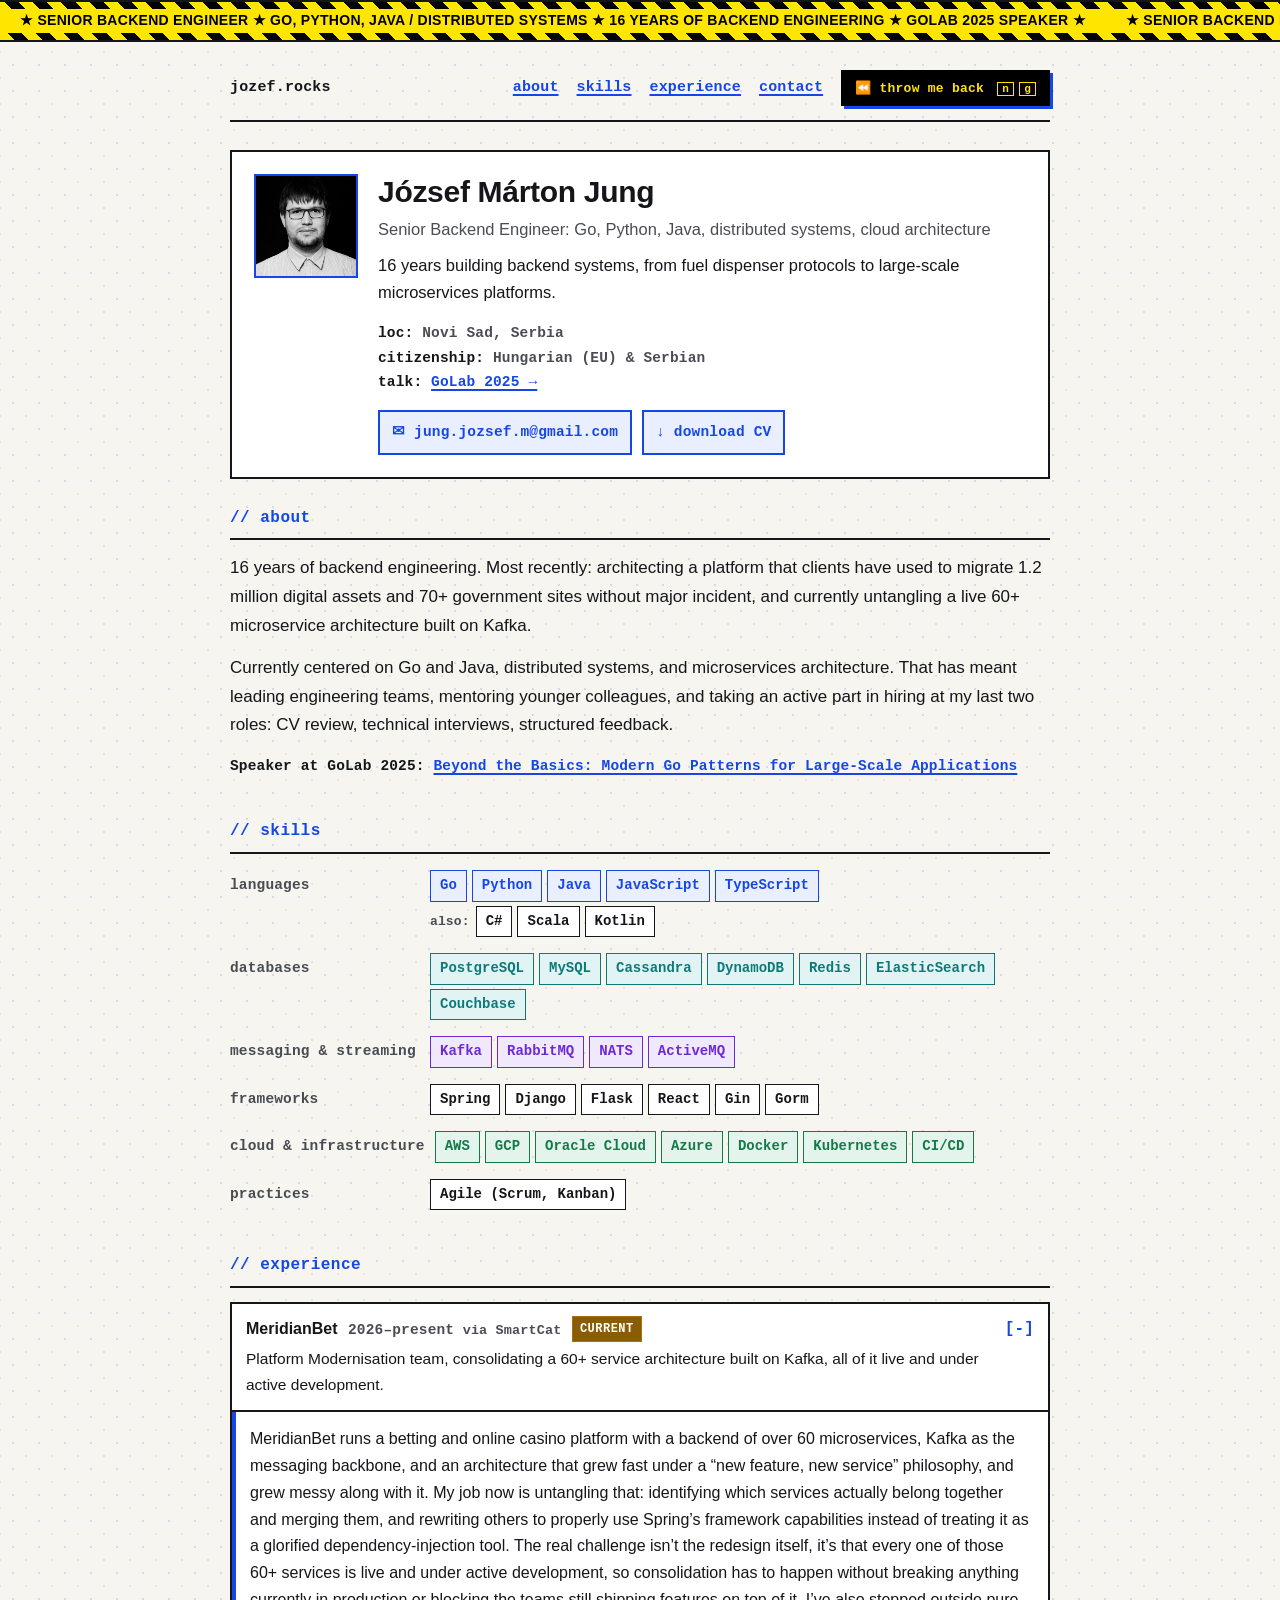
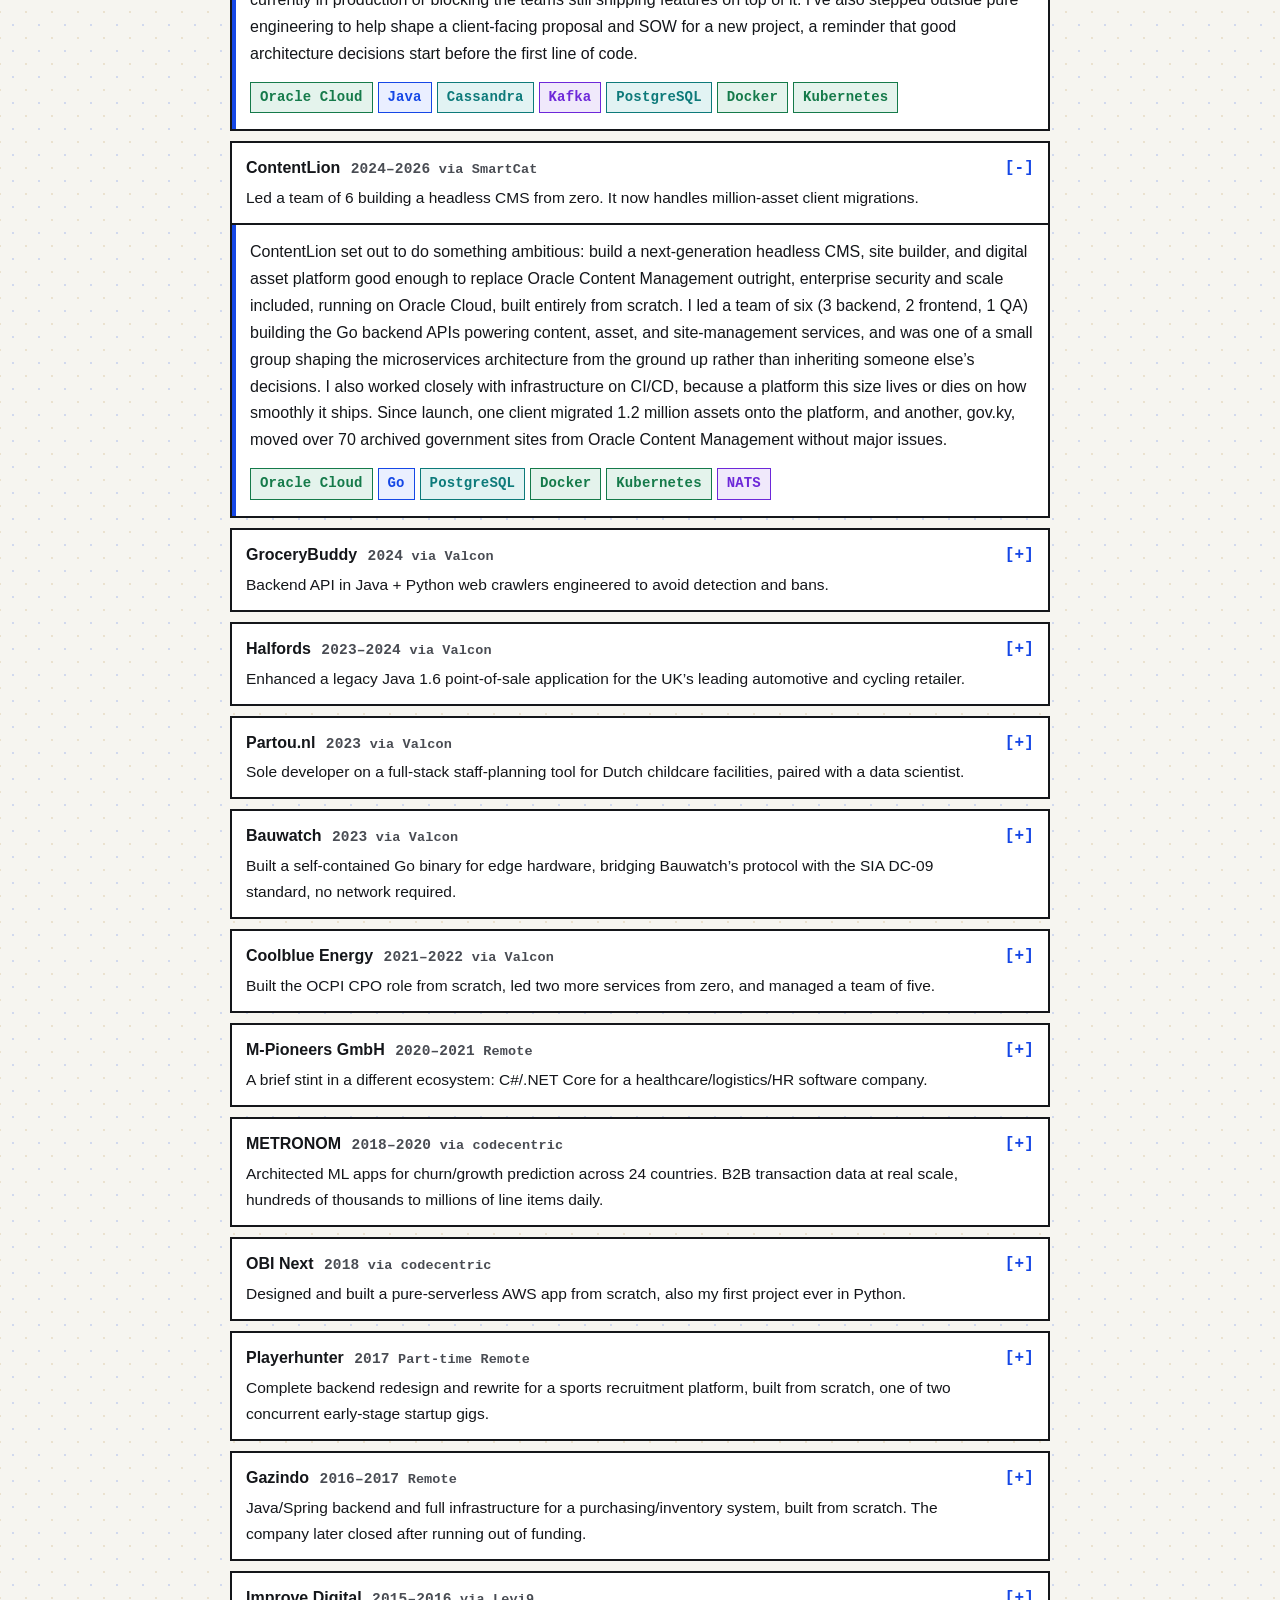
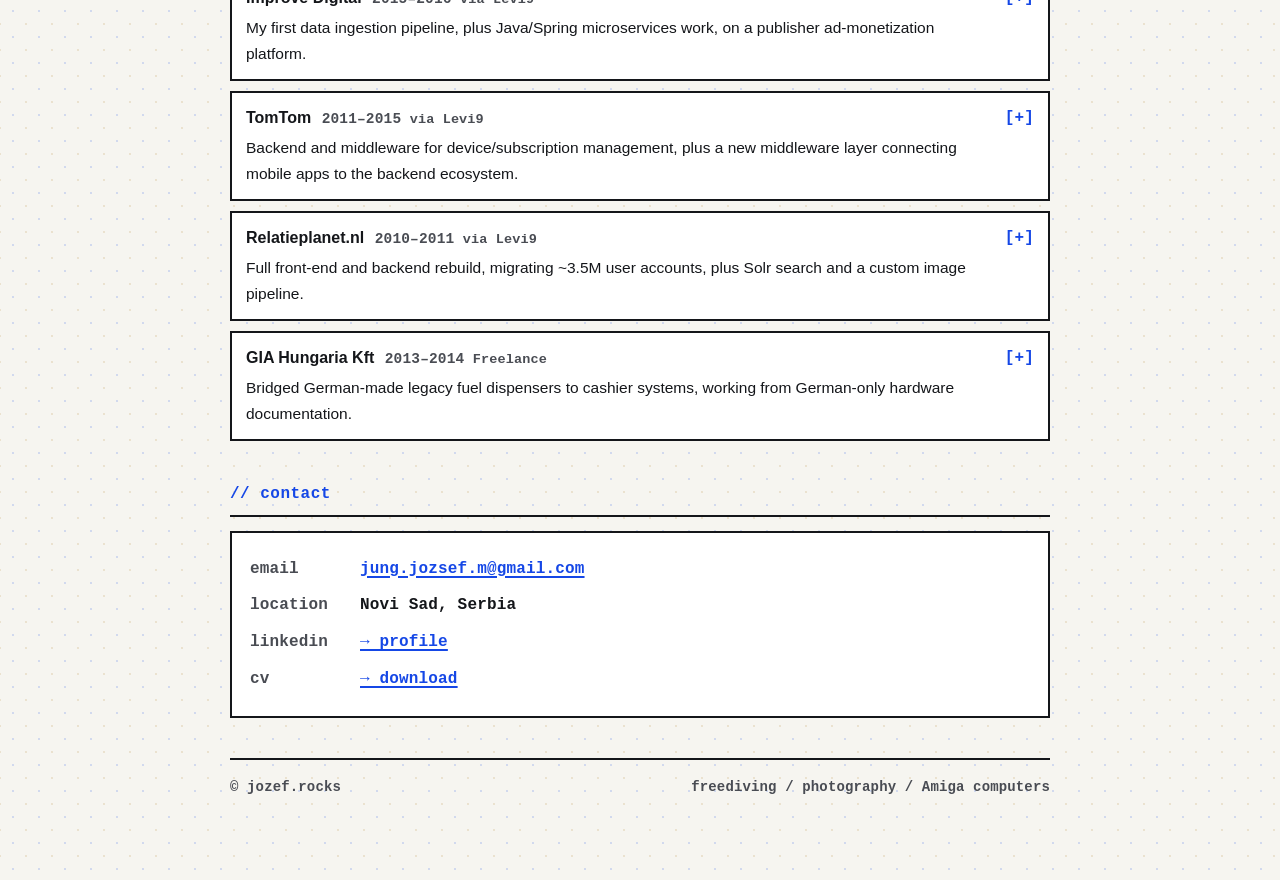
==== commit 0c908cf0: "removed phone number" ====
--- a/site/index.html
+++ b/site/index.html
@@ -4,24 +4,32 @@
 <meta charset="UTF-8">
 <meta name="viewport" content="width=device-width, initial-scale=1">
 
-<title>József Márton Jung | Senior Backend Engineer (Go, Python, Java)</title>
-<meta name="description" content="Senior backend engineer in Novi Sad, Serbia. 16 years building backend systems, from fuel dispenser protocols to large-scale microservices platforms. Go, Python, Java, distributed systems, cloud architecture.">
+<!-- Lengths are deliberate: title <= 60 chars, meta description <= 155, og/twitter
+     description <= 125, so nothing gets truncated in search results or social cards. -->
+<title>József Márton Jung | Backend Engineer (Go, Python, Java)</title>
+<meta name="description" content="Senior backend engineer in Novi Sad, Serbia. 16 years across Go, Python and Java: distributed systems, microservices, cloud architecture.">
 <link rel="canonical" href="https://jozef.rocks/">
 <meta name="author" content="József Márton Jung">
 
 <meta property="og:type" content="profile">
+<meta property="og:site_name" content="jozef.rocks">
+<meta property="og:locale" content="en_US">
 <meta property="og:url" content="https://jozef.rocks/">
-<meta property="og:title" content="József Márton Jung | Senior Backend Engineer (Go, Python, Java)">
-<meta property="og:description" content="16 years building backend systems, from fuel dispenser protocols to large-scale microservices platforms. Go, Python, Java, distributed systems, cloud architecture.">
-<meta property="og:image" content="https://jozef.rocks/assets/headshot.jpg">
-<meta property="og:image:alt" content="József Márton Jung">
+<meta property="og:title" content="József Márton Jung | Senior Backend Engineer">
+<meta property="og:description" content="16 years of backend engineering in Go, Python and Java. Distributed systems, microservices, cloud architecture.">
+<meta property="og:image" content="https://jozef.rocks/assets/og-card.png">
+<meta property="og:image:type" content="image/png">
+<meta property="og:image:width" content="1200">
+<meta property="og:image:height" content="630">
+<meta property="og:image:alt" content="József Márton Jung, Senior Backend Engineer. Go, Python, Java, distributed systems. jozef.rocks">
 <meta property="profile:first_name" content="József">
 <meta property="profile:last_name" content="Jung">
 
-<meta name="twitter:card" content="summary">
-<meta name="twitter:title" content="József Márton Jung | Senior Backend Engineer (Go, Python, Java)">
-<meta name="twitter:description" content="16 years building backend systems, from fuel dispenser protocols to large-scale microservices platforms. Go, Python, Java, distributed systems, cloud architecture.">
-<meta name="twitter:image" content="https://jozef.rocks/assets/headshot.jpg">
+<meta name="twitter:card" content="summary_large_image">
+<meta name="twitter:title" content="József Márton Jung | Senior Backend Engineer">
+<meta name="twitter:description" content="16 years of backend engineering in Go, Python and Java. Distributed systems, microservices, cloud architecture.">
+<meta name="twitter:image" content="https://jozef.rocks/assets/og-card.png">
+<meta name="twitter:image:alt" content="József Márton Jung, Senior Backend Engineer. Go, Python, Java, distributed systems. jozef.rocks">
 
 <link rel="icon" href="assets/favicon.ico" sizes="any">
 <link rel="stylesheet" href="styles.css">
@@ -37,7 +45,6 @@
   "url": "https://jozef.rocks/",
   "image": "https://jozef.rocks/assets/headshot.jpg",
   "email": "mailto:jung.jozsef.m@gmail.com",
-  "telephone": "+381637223028",
   "sameAs": [
     "https://www.linkedin.com/in/jungjm/"
   ],
@@ -397,7 +404,6 @@
     <h2 class="marker mono">// contact</h2>
     <dl class="contact-box mono">
       <div class="contact-row"><dt>email</dt><dd><a href="mailto:jung.jozsef.m@gmail.com">jung.jozsef.m@gmail.com</a></dd></div>
-      <div class="contact-row"><dt>phone</dt><dd><a href="tel:+381637223028">+381 63 722 3028</a></dd></div>
       <div class="contact-row"><dt>location</dt><dd>Novi Sad, Serbia</dd></div>
       <div class="contact-row"><dt>linkedin</dt><dd><a href="https://www.linkedin.com/in/jungjm/" rel="noopener">→ profile</a></dd></div>
       <div class="contact-row"><dt>cv</dt><dd><a href="jung_jozsef_marton_cv.pdf" rel="noopener">→ download</a></dd></div>
